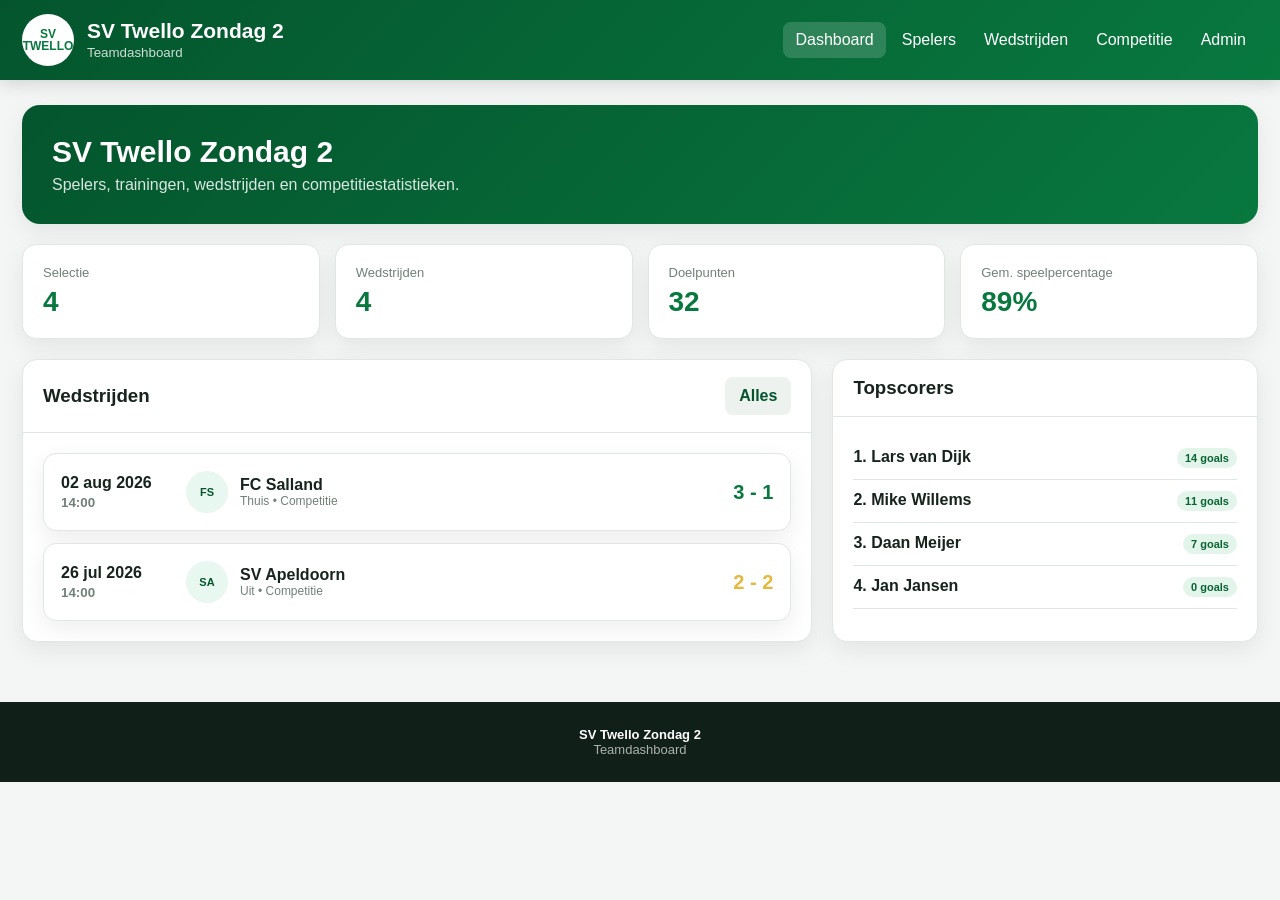
==== index.html @ 725f89e1 "test" ====
<!DOCTYPE html>
<html lang="nl">
<head>
<meta charset="UTF-8">
<meta name="viewport" content="width=device-width, initial-scale=1.0">
<meta name="theme-color" content="#08783f">
<title>SV Twello Zondag 2</title>

<style>
:root {
    --green: #08783f;
    --green-dark: #04552d;
    --green-light: #e8f7ef;
    --white: #fff;
    --bg: #f3f6f4;
    --text: #17231d;
    --muted: #718078;
    --border: #dfe7e2;
    --red: #d64545;
    --yellow: #e4b83d;
    --blue: #3977d6;
    --shadow: 0 8px 25px rgba(0,0,0,.07);
}

* {
    box-sizing: border-box;
}

body {
    margin: 0;
    font-family: Inter, Arial, sans-serif;
    background: var(--bg);
    color: var(--text);
}

button,
input,
select {
    font: inherit;
}

button {
    cursor: pointer;
}

header {
    background: linear-gradient(
        135deg,
        var(--green-dark),
        var(--green)
    );
    color: white;
    position: sticky;
    top: 0;
    z-index: 100;
    box-shadow: 0 3px 18px rgba(0,0,0,.15);
}

.header-inner {
    max-width: 1450px;
    margin: auto;
    padding: 14px 22px;
    display: flex;
    justify-content: space-between;
    align-items: center;
    gap: 20px;
}

.brand {
    display: flex;
    align-items: center;
    gap: 13px;
}

.logo {
    width: 52px;
    height: 52px;
    border-radius: 50%;
    background: white;
    color: var(--green);
    display: grid;
    place-items: center;
    text-align: center;
    font-weight: 900;
    font-size: 12px;
    line-height: 1;
}

.brand h1 {
    margin: 0;
    font-size: 21px;
}

.brand small {
    opacity: .8;
}

nav {
    display: flex;
    gap: 4px;
    overflow-x: auto;
}

nav button {
    color: white;
    background: transparent;
    border: 0;
    border-radius: 8px;
    padding: 9px 12px;
    white-space: nowrap;
}

nav button:hover,
nav button.active {
    background: rgba(255,255,255,.16);
}

main {
    max-width: 1450px;
    margin: auto;
    padding: 25px 22px 60px;
}

.page {
    display: none;
}

.page.active {
    display: block;
}

.hero {
    color: white;
    background: linear-gradient(
        135deg,
        var(--green-dark),
        var(--green)
    );
    padding: 30px;
    border-radius: 18px;
    margin-bottom: 20px;
    box-shadow: var(--shadow);
}

.hero h2 {
    margin: 0 0 7px;
    font-size: 30px;
}

.hero p {
    margin: 0;
    opacity: .85;
}

.stats-grid {
    display: grid;
    grid-template-columns: repeat(4,1fr);
    gap: 15px;
    margin-bottom: 20px;
}

.stat {
    background: white;
    border: 1px solid var(--border);
    border-radius: 14px;
    padding: 20px;
    box-shadow: var(--shadow);
}

.stat-label {
    color: var(--muted);
    font-size: 13px;
}

.stat-value {
    margin-top: 6px;
    color: var(--green);
    font-size: 28px;
    font-weight: 800;
}

.grid-2 {
    display: grid;
    grid-template-columns: 1.3fr .7fr;
    gap: 20px;
}

.card {
    background: white;
    border: 1px solid var(--border);
    border-radius: 15px;
    box-shadow: var(--shadow);
    overflow: hidden;
}

.card-header {
    padding: 17px 20px;
    border-bottom: 1px solid var(--border);
    display: flex;
    justify-content: space-between;
    align-items: center;
    gap: 10px;
}

.card-header h3 {
    margin: 0;
}

.card-body {
    padding: 20px;
}

.page-title {
    margin-bottom: 20px;
}

.page-title h2 {
    margin: 0;
    font-size: 29px;
}

.page-title p {
    color: var(--muted);
}

.toolbar {
    display: flex;
    flex-wrap: wrap;
    gap: 10px;
    margin-bottom: 18px;
}

.input,
.select {
    border: 1px solid var(--border);
    background: white;
    border-radius: 9px;
    padding: 10px 12px;
    outline: none;
}

.input:focus,
.select:focus {
    border-color: var(--green);
}

.btn {
    border: 0;
    border-radius: 8px;
    padding: 10px 14px;
    background: var(--green);
    color: white;
    font-weight: 700;
}

.btn:hover {
    background: var(--green-dark);
}

.btn.secondary {
    background: #edf2ef;
    color: var(--green-dark);
}

.btn.danger {
    background: var(--red);
}

.btn.blue {
    background: var(--blue);
}

.table-wrapper {
    overflow-x: auto;
}

table {
    width: 100%;
    border-collapse: collapse;
    min-width: 900px;
}

th,
td {
    padding: 12px;
    border-bottom: 1px solid var(--border);
    text-align: left;
}

th {
    background: #f7faf8;
    color: var(--muted);
    font-size: 12px;
    text-transform: uppercase;
}

tbody tr:hover {
    background: #f8fbf9;
}

.player {
    display: flex;
    align-items: center;
    gap: 10px;
    min-width: 180px;
}

.number {
    width: 33px;
    height: 33px;
    border-radius: 8px;
    display: grid;
    place-items: center;
    background: var(--green-light);
    color: var(--green-dark);
    font-weight: 800;
}

.player-name {
    font-weight: 700;
}

.player-position {
    display: block;
    color: var(--muted);
    font-size: 11px;
    margin-top: 2px;
}

.progress {
    width: 100px;
    height: 7px;
    background: #e5ebe7;
    border-radius: 10px;
    overflow: hidden;
    margin-top: 5px;
}

.progress-bar {
    height: 100%;
    background: var(--green);
}

.badge {
    display: inline-block;
    border-radius: 99px;
    padding: 4px 8px;
    font-size: 11px;
    font-weight: 700;
}

.badge.green {
    background: #e3f5ea;
    color: #086333;
}

.badge.yellow {
    background: #fff3c8;
    color: #816000;
}

.badge.red {
    background: #fde7e7;
    color: #a62626;
}

.matches {
    display: grid;
    gap: 12px;
}

.match {
    display: grid;
    grid-template-columns: 110px 1fr 110px;
    align-items: center;
    gap: 15px;
    padding: 17px;
    background: white;
    border: 1px solid var(--border);
    border-radius: 13px;
    box-shadow: var(--shadow);
}

.match-date {
    font-weight: 700;
}

.match-date small {
    display: block;
    color: var(--muted);
    margin-top: 3px;
}

.opponent {
    display: flex;
    align-items: center;
    gap: 12px;
}

.opponent-logo {
    width: 42px;
    height: 42px;
    border-radius: 50%;
    background: var(--green-light);
    color: var(--green-dark);
    display: grid;
    place-items: center;
    font-size: 11px;
    font-weight: 800;
}

.opponent span {
    display: block;
    color: var(--muted);
    font-size: 12px;
}

.score {
    text-align: right;
    font-weight: 900;
    font-size: 20px;
}

.score.win {
    color: var(--green);
}

.score.draw {
    color: var(--yellow);
}

.score.loss {
    color: var(--red);
}

.modal {
    display: none;
    position: fixed;
    inset: 0;
    z-index: 500;
    background: rgba(0,0,0,.58);
    place-items: center;
    padding: 20px;
}

.modal.show {
    display: grid;
}

.modal-content {
    background: white;
    width: min(750px,100%);
    max-height: 92vh;
    overflow-y: auto;
    border-radius: 16px;
}

.modal-header {
    padding: 18px 20px;
    border-bottom: 1px solid var(--border);
    display: flex;
    justify-content: space-between;
    align-items: center;
}

.modal-header h3 {
    margin: 0;
}

.close {
    border: 0;
    border-radius: 50%;
    width: 34px;
    height: 34px;
}

.modal-body {
    padding: 20px;
}

.form-grid {
    display: grid;
    grid-template-columns: repeat(2,1fr);
    gap: 14px;
}

.form-group {
    display: flex;
    flex-direction: column;
    gap: 6px;
}

.form-group.full {
    grid-column: 1/-1;
}

.form-group label {
    font-size: 13px;
    font-weight: 700;
}

.form-group input,
.form-group select {
    padding: 10px;
    border: 1px solid var(--border);
    border-radius: 8px;
}

.form-actions {
    display: flex;
    justify-content: flex-end;
    gap: 10px;
    margin-top: 20px;
}

.admin-banner {
    background: #102019;
    color: white;
    padding: 12px 20px;
    display: none;
}

.admin-banner.show {
    display: block;
}

.admin-inner {
    max-width: 1450px;
    margin: auto;
    display: flex;
    justify-content: space-between;
    align-items: center;
}

.admin-label {
    font-weight: 700;
}

.login-box {
    width: min(420px,100%);
    background: white;
    border-radius: 15px;
    padding: 25px;
    box-shadow: var(--shadow);
}

.login-box h2 {
    margin-top: 0;
}

.login-error {
    display: none;
    color: var(--red);
    background: #fde8e8;
    border-radius: 8px;
    padding: 10px;
    margin-top: 12px;
    font-size: 13px;
}

.login-error.show {
    display: block;
}

.admin-tabs {
    display: flex;
    gap: 6px;
    margin-bottom: 18px;
    flex-wrap: wrap;
}

.admin-tab {
    border: 1px solid var(--border);
    background: white;
    border-radius: 8px;
    padding: 9px 13px;
    font-weight: 700;
}

.admin-tab.active {
    color: white;
    background: var(--green);
}

.admin-section {
    display: none;
}

.admin-section.active {
    display: block;
}

.empty {
    padding: 35px;
    text-align: center;
    color: var(--muted);
}

footer {
    background: #102019;
    color: white;
    text-align: center;
    padding: 25px;
    font-size: 13px;
}

footer span {
    opacity: .65;
}

.toast {
    position: fixed;
    right: 20px;
    bottom: 20px;
    z-index: 1000;
    background: #102019;
    color: white;
    padding: 13px 17px;
    border-radius: 9px;
    display: none;
    box-shadow: var(--shadow);
}

.toast.show {
    display: block;
}

@media(max-width:1000px) {
    .stats-grid {
        grid-template-columns: repeat(2,1fr);
    }

    .grid-2 {
        grid-template-columns: 1fr;
    }
}

@media(max-width:700px) {
    .header-inner {
        flex-direction: column;
        align-items: flex-start;
    }

    nav {
        width: 100%;
    }

    main {
        padding: 18px 12px 45px;
    }

    .stats-grid {
        grid-template-columns: repeat(2,1fr);
        gap: 10px;
    }

    .hero {
        padding: 22px;
    }

    .hero h2 {
        font-size: 25px;
    }

    .match {
        grid-template-columns: 1fr auto;
    }

    .match-date {
        grid-column: 1/-1;
    }

    .form-grid {
        grid-template-columns: 1fr;
    }

    .form-group.full {
        grid-column: auto;
    }
}
</style>
</head>


<body>

<header>

<div class="header-inner">

    <div class="brand">

        <div class="logo">
            SV<br>TWELLO
        </div>

        <div>
            <h1>SV Twello Zondag 2</h1>
            <small>Teamdashboard</small>
        </div>

    </div>


    <nav>

        <button class="nav-btn active"
                data-page="dashboard">
            Dashboard
        </button>

        <button class="nav-btn"
                data-page="spelers">
            Spelers
        </button>

        <button class="nav-btn"
                data-page="wedstrijden">
            Wedstrijden
        </button>

        <button class="nav-btn"
                data-page="competitie">
            Competitie
        </button>

        <button class="nav-btn"
                data-page="admin"
                id="adminNav">
            Admin
        </button>

    </nav>

</div>

</header>


<div class="admin-banner" id="adminBanner">

<div class="admin-inner">

    <span class="admin-label">
        🔐 Adminmodus actief
    </span>

    <button class="btn secondary"
            onclick="logout()">
        Uitloggen
    </button>

</div>

</div>


<main>


<!-- =====================================
     DASHBOARD
====================================== -->

<section id="dashboard" class="page active">

    <div class="hero">

        <h2>SV Twello Zondag 2</h2>

        <p>
            Spelers, trainingen, wedstrijden en
            competitiestatistieken.
        </p>

    </div>


    <div class="stats-grid">

        <div class="stat">
            <div class="stat-label">Selectie</div>
            <div class="stat-value"
                 id="statPlayers">
                0
            </div>
        </div>

        <div class="stat">
            <div class="stat-label">Wedstrijden</div>
            <div class="stat-value"
                 id="statMatches">
                0
            </div>
        </div>

        <div class="stat">
            <div class="stat-label">Doelpunten</div>
            <div class="stat-value"
                 id="statGoals">
                0
            </div>
        </div>

        <div class="stat">
            <div class="stat-label">Gem. speelpercentage</div>
            <div class="stat-value"
                 id="statPercentage">
                0%
            </div>
        </div>

    </div>


    <div class="grid-2">

        <div class="card">

            <div class="card-header">
                <h3>Wedstrijden</h3>

                <button class="btn secondary"
                        onclick="showPage('wedstrijden')">
                    Alles
                </button>
            </div>

            <div class="card-body">

                <div class="matches"
                     id="dashboardMatches">
                </div>

            </div>

        </div>


        <div class="card">

            <div class="card-header">
                <h3>Topscorers</h3>
            </div>

            <div class="card-body">

                <div id="topScorers"></div>

            </div>

        </div>

    </div>

</section>


<!-- =====================================
     SPELERS
====================================== -->

<section id="spelers" class="page">

    <div class="page-title">

        <h2>Spelers</h2>

        <p>
            Overzicht van de actuele spelersstatistieken.
        </p>

    </div>


    <div class="toolbar">

        <input
            id="playerSearch"
            class="input"
            placeholder="Zoek speler..."
        >

        <select id="positionFilter"
                class="select">

            <option value="all">
                Alle posities
            </option>

            <option value="Keeper">
                Keeper
            </option>

            <option value="Verdediger">
                Verdediger
            </option>

            <option value="Middenvelder">
                Middenvelder
            </option>

            <option value="Aanvaller">
                Aanvaller
            </option>

        </select>

        <select id="sortPlayers"
                class="select">

            <option value="number">
                Rugnummer
            </option>

            <option value="minutes">
                Speelminuten
            </option>

            <option value="goals">
                Doelpunten
            </option>

            <option value="assists">
                Assists
            </option>

            <option value="percentage">
                Speelpercentage
            </option>

        </select>

    </div>


    <div class="card">

        <div class="table-wrapper">

            <table>

                <thead>

                <tr>
                    <th>Speler</th>
                    <th>Training</th>
                    <th>Wedstrijd</th>
                    <th>Speelpercentage</th>
                    <th>Minuten</th>
                    <th>Goals</th>
                    <th>Assists</th>
                    <th>Kaarten</th>
                    <th></th>
                </tr>

                </thead>

                <tbody id="playersTable"></tbody>

            </table>

        </div>

    </div>

</section>


<!-- =====================================
     WEDSTRIJDEN
====================================== -->

<section id="wedstrijden" class="page">

    <div class="page-title">

        <h2>Wedstrijden</h2>

        <p>
            Programma en gespeelde wedstrijden.
        </p>

    </div>


    <div class="toolbar">

        <select id="matchFilter"
                class="select">

            <option value="all">
                Alle wedstrijden
            </option>

            <option value="played">
                Gespeeld
            </option>

            <option value="upcoming">
                Komend
            </option>

        </select>

    </div>


    <div class="matches"
         id="matchesList">
    </div>

</section>


<!-- =====================================
     COMPETITIE
====================================== -->

<section id="competitie" class="page">

    <div class="page-title">

        <h2>Competitie</h2>

        <p>
            Actuele stand van de competitie.
        </p>

    </div>


    <div class="card">

        <div class="table-wrapper">

            <table>

                <thead>

                <tr>
                    <th>#</th>
                    <th>Team</th>
                    <th>GS</th>
                    <th>W</th>
                    <th>G</th>
                    <th>V</th>
                    <th>DV</th>
                    <th>DT</th>
                    <th>DS</th>
                    <th>P</th>
                </tr>

                </thead>

                <tbody id="standingsTable"></tbody>

            </table>

        </div>

    </div>

</section>


<!-- =====================================
     ADMIN
====================================== -->

<section id="admin" class="page">

    <div id="loginView">

        <div class="page-title">

            <h2>Adminomgeving</h2>

            <p>
                Log in om spelers, wedstrijden en
                competitiegegevens te beheren.
            </p>

        </div>


        <div class="login-box">

            <h2>🔐 Admin login</h2>

            <div class="form-group">

                <label>
                    Wachtwoord
                </label>

                <input
                    id="adminPassword"
                    type="password"
                    placeholder="Wachtwoord"
                >

            </div>

            <br>

            <button class="btn"
                    onclick="login()">
                Inloggen
            </button>

            <div class="login-error"
                 id="loginError">
                Onjuist wachtwoord.
            </div>

        </div>

    </div>


    <div id="adminView"
         style="display:none;">

        <div class="page-title">

            <h2>Beheeromgeving</h2>

            <p>
                Beheer hier alle gegevens van SV Twello Zondag 2.
            </p>

        </div>


        <div class="admin-tabs">

            <button class="admin-tab active"
                    data-admin="adminPlayers">
                Spelers
            </button>

            <button class="admin-tab"
                    data-admin="adminMatches">
                Wedstrijden
            </button>

            <button class="admin-tab"
                    data-admin="adminStandings">
                Competitie
            </button>

            <button class="admin-tab"
                    data-admin="adminData">
                Data
            </button>

        </div>


        <!-- ADMIN PLAYERS -->

        <div class="admin-section active"
             id="adminPlayers">

            <div class="card">

                <div class="card-header">

                    <h3>Spelers beheren</h3>

                    <button class="btn"
                            onclick="openPlayerForm()">
                        + Speler toevoegen
                    </button>

                </div>

                <div class="table-wrapper">

                    <table>

                        <thead>

                        <tr>
                            <th>#</th>
                            <th>Naam</th>
                            <th>Positie</th>
                            <th>Training</th>
                            <th>Wedstrijden</th>
                            <th>Minuten</th>
                            <th>Goals</th>
                            <th>Actie</th>
                        </tr>

                        </thead>

                        <tbody id="adminPlayersTable"></tbody>

                    </table>

                </div>

            </div>

        </div>


        <!-- ADMIN MATCHES -->

        <div class="admin-section"
             id="adminMatches">

            <div class="card">

                <div class="card-header">

                    <h3>Wedstrijden beheren</h3>

                    <button class="btn"
                            onclick="openMatchForm()">
                        + Wedstrijd toevoegen
                    </button>

                </div>

                <div class="table-wrapper">

                    <table>

                        <thead>

                        <tr>
                            <th>Datum</th>
                            <th>Tijd</th>
                            <th>Tegenstander</th>
                            <th>Thuis/uit</th>
                            <th>Uitslag</th>
                            <th>Actie</th>
                        </tr>

                        </thead>

                        <tbody id="adminMatchesTable"></tbody>

                    </table>

                </div>

            </div>

        </div>


        <!-- ADMIN STANDINGS -->

        <div class="admin-section"
             id="adminStandings">

            <div class="card">

                <div class="card-header">

                    <h3>Competitiestand</h3>

                    <button class="btn"
                            onclick="openTeamForm()">
                        + Team toevoegen
                    </button>

                </div>

                <div class="table-wrapper">

                    <table>

                        <thead>

                        <tr>
                            <th>Team</th>
                            <th>GS</th>
                            <th>W</th>
                            <th>G</th>
                            <th>V</th>
                            <th>DV</th>
                            <th>DT</th>
                            <th>P</th>
                            <th>Actie</th>
                        </tr>

                        </thead>

                        <tbody id="adminStandingsTable"></tbody>

                    </table>

                </div>

            </div>

        </div>


        <!-- ADMIN DATA -->

        <div class="admin-section"
             id="adminData">

            <div class="card">

                <div class="card-header">
                    <h3>Gegevensbeheer</h3>
                </div>

                <div class="card-body">

                    <p>
                        Maak een backup van alle gegevens of
                        zet eerder opgeslagen gegevens terug.
                    </p>

                    <div class="toolbar">

                        <button class="btn"
                                onclick="exportData()">
                            Export JSON
                        </button>

                        <label class="btn blue">
                            Import JSON
                            <input
                                id="importFile"
                                type="file"
                                accept=".json"
                                hidden
                            >
                        </label>

                        <button class="btn danger"
                                onclick="resetData()">
                            Alles resetten
                        </button>

                    </div>

                    <p style="color:var(--muted);font-size:13px">
                        De gegevens worden lokaal in deze browser
                        opgeslagen via localStorage.
                    </p>

                </div>

            </div>

        </div>

    </div>

</section>

</main>


<footer>

<strong>SV Twello Zondag 2</strong>

<br>

<span>
Teamdashboard
</span>

</footer>


<!-- =====================================
     PLAYER FORM MODAL
====================================== -->

<div class="modal"
     id="playerFormModal">

<div class="modal-content">

    <div class="modal-header">

        <h3 id="playerFormTitle">
            Speler toevoegen
        </h3>

        <button class="close"
                onclick="closeModal('playerFormModal')">
            ×
        </button>

    </div>


    <div class="modal-body">

        <input type="hidden"
               id="editPlayerNumber">


        <div class="form-grid">

            <div class="form-group">

                <label>Rugnummer</label>

                <input
                    id="formNumber"
                    type="number"
                    min="1"
                >

            </div>


            <div class="form-group">

                <label>Naam</label>

                <input
                    id="formName"
                    type="text"
                    placeholder="Voor- en achternaam"
                >

            </div>


            <div class="form-group">

                <label>Positie</label>

                <select id="formPosition">

                    <option>Keeper</option>
                    <option>Verdediger</option>
                    <option>Middenvelder</option>
                    <option>Aanvaller</option>

                </select>

            </div>


            <div class="form-group">

                <label>Trainingen aanwezig</label>

                <input
                    id="formTraining"
                    type="number"
                    min="0"
                    value="0"
                >

            </div>


            <div class="form-group">

                <label>Totaal trainingen</label>

                <input
                    id="formTrainingTotal"
                    type="number"
                    min="0"
                    value="0"
                >

            </div>


            <div class="form-group">

                <label>Wedstrijden aanwezig</label>

                <input
                    id="formAttendance"
                    type="number"
                    min="0"
                    value="0"
                >

            </div>


            <div class="form-group">

                <label>Totaal wedstrijden</label>

                <input
                    id="formAttendanceTotal"
                    type="number"
                    min="0"
                    value="0"
                >

            </div>


            <div class="form-group">

                <label>Speelminuten</label>

                <input
                    id="formMinutes"
                    type="number"
                    min="0"
                    value="0"
                >

            </div>


            <div class="form-group">

                <label>Max. speelminuten</label>

                <input
                    id="formMaxMinutes"
                    type="number"
                    min="0"
                    value="0"
                >

            </div>


            <div class="form-group">

                <label>Doelpunten</label>

                <input
                    id="formGoals"
                    type="number"
                    min="0"
                    value="0"
                >

            </div>


            <div class="form-group">

                <label>Assists</label>

                <input
                    id="formAssists"
                    type="number"
                    min="0"
                    value="0"
                >

            </div>


            <div class="form-group">

                <label>Gele kaarten</label>

                <input
                    id="formYellow"
                    type="number"
                    min="0"
                    value="0"
                >

            </div>


            <div class="form-group">

                <label>Rode kaarten</label>

                <input
                    id="formRed"
                    type="number"
                    min="0"
                    value="0"
                >

            </div>

        </div>


        <div class="form-actions">

            <button class="btn secondary"
                    onclick="closeModal('playerFormModal')">
                Annuleren
            </button>

            <button class="btn"
                    onclick="savePlayer()">
                Opslaan
            </button>

        </div>

    </div>

</div>

</div>


<!-- =====================================
     MATCH FORM
====================================== -->

<div class="modal"
     id="matchFormModal">

<div class="modal-content">

    <div class="modal-header">

        <h3>Wedstrijd</h3>

        <button class="close"
                onclick="closeModal('matchFormModal')">
            ×
        </button>

    </div>


    <div class="modal-body">

        <input type="hidden"
               id="editMatchId">


        <div class="form-grid">

            <div class="form-group">

                <label>Datum</label>

                <input
                    id="matchDate"
                    type="date"
                >

            </div>


            <div class="form-group">

                <label>Tijd</label>

                <input
                    id="matchTime"
                    type="time"
                >

            </div>


            <div class="form-group">

                <label>Tegenstander</label>

                <input
                    id="matchOpponent"
                    type="text"
                >

            </div>


            <div class="form-group">

                <label>Thuis / Uit</label>

                <select id="matchLocation">

                    <option>Thuis</option>
                    <option>Uit</option>

                </select>

            </div>


            <div class="form-group">

                <label>Competitie</label>

                <input
                    id="matchCompetition"
                    value="Competitie"
                >

            </div>


            <div class="form-group">

                <label>Uitslag</label>

                <input
                    id="matchScore"
                    placeholder="bijv. 3 - 1"
                >

            </div>

        </div>


        <div class="form-actions">

            <button class="btn secondary"
                    onclick="closeModal('matchFormModal')">
                Annuleren
            </button>

            <button class="btn"
                    onclick="saveMatch()">
                Opslaan
            </button>

        </div>

    </div>

</div>

</div>


<!-- =====================================
     TEAM FORM
====================================== -->

<div class="modal"
     id="teamFormModal">

<div class="modal-content">

    <div class="modal-header">

        <h3>Team toevoegen</h3>

        <button class="close"
                onclick="closeModal('teamFormModal')">
            ×
        </button>

    </div>


    <div class="modal-body">

        <div class="form-grid">

            <div class="form-group full">

                <label>Teamnaam</label>

                <input
                    id="teamName"
                    type="text"
                >

            </div>


            <div class="form-group">
                <label>Gespeeld</label>
                <input id="teamPlayed"
                       type="number"
                       min="0"
                       value="0">
            </div>

            <div class="form-group">
                <label>Winst</label>
                <input id="teamWin"
                       type="number"
                       min="0"
                       value="0">
            </div>

            <div class="form-group">
                <label>Gelijk</label>
                <input id="teamDraw"
                       type="number"
                       min="0"
                       value="0">
            </div>

            <div class="form-group">
                <label>Verlies</label>
                <input id="teamLoss"
                       type="number"
                       min="0"
                       value="0">
            </div>

            <div class="form-group">
                <label>Doelpunten voor</label>
                <input id="teamGF"
                       type="number"
                       min="0"
                       value="0">
            </div>

            <div class="form-group">
                <label>Doelpunten tegen</label>
                <input id="teamGA"
                       type="number"
                       min="0"
                       value="0">
            </div>

            <div class="form-group">
                <label>Punten</label>
                <input id="teamPoints"
                       type="number"
                       min="0"
                       value="0">
            </div>

        </div>


        <div class="form-actions">

            <button class="btn secondary"
                    onclick="closeModal('teamFormModal')">
                Annuleren
            </button>

            <button class="btn"
                    onclick="saveTeam()">
                Opslaan
            </button>

        </div>

    </div>

</div>

</div>


<div class="toast"
     id="toast">
    Opgeslagen
</div>


<script>
/* =====================================================
   INSTELLINGEN
===================================================== */

/*
    LET OP:
    Dit wachtwoord is alleen geschikt voor een lokaal
    prototype. Voor een echte website moet authenticatie
    server-side worden geregeld.

    Wijzig dit wachtwoord voordat je het prototype gebruikt.
*/

const ADMIN_PASSWORD = "Twello2!";


/* =====================================================
   STARTDATA
===================================================== */

const defaultData = {

    players: [

        {
            number: 1,
            name: "Jan Jansen",
            position: "Keeper",
            training: 18,
            trainingTotal: 20,
            attendance: 15,
            attendanceTotal: 18,
            minutes: 1350,
            maxMinutes: 1620,
            goals: 0,
            assists: 1,
            yellow: 1,
            red: 0
        },

        {
            number: 9,
            name: "Lars van Dijk",
            position: "Aanvaller",
            training: 19,
            trainingTotal: 20,
            attendance: 17,
            attendanceTotal: 18,
            minutes: 1495,
            maxMinutes: 1620,
            goals: 14,
            assists: 7,
            yellow: 1,
            red: 0
        },

        {
            number: 10,
            name: "Mike Willems",
            position: "Aanvaller",
            training: 18,
            trainingTotal: 20,
            attendance: 16,
            attendanceTotal: 18,
            minutes: 1320,
            maxMinutes: 1620,
            goals: 11,
            assists: 10,
            yellow: 2,
            red: 0
        },

        {
            number: 6,
            name: "Daan Meijer",
            position: "Middenvelder",
            training: 20,
            trainingTotal: 20,
            attendance: 18,
            attendanceTotal: 18,
            minutes: 1620,
            maxMinutes: 1620,
            goals: 7,
            assists: 8,
            yellow: 2,
            red: 0
        }

    ],


    matches: [

        {
            id: 1,
            date: "2026-07-26",
            time: "14:00",
            opponent: "SV Apeldoorn",
            location: "Uit",
            competition: "Competitie",
            score: "2 - 2"
        },

        {
            id: 2,
            date: "2026-08-02",
            time: "14:00",
            opponent: "FC Salland",
            location: "Thuis",
            competition: "Competitie",
            score: "3 - 1"
        },

        {
            id: 3,
            date: "2026-08-16",
            time: "14:00",
            opponent: "SV Voorbeeld",
            location: "Thuis",
            competition: "Competitie",
            score: ""
        },

        {
            id: 4,
            date: "2026-08-23",
            time: "14:00",
            opponent: "VV Voorbeeld",
            location: "Uit",
            competition: "Competitie",
            score: ""
        }

    ],


    standings: [

        {
            team: "SV Twello Zondag 2",
            played: 2,
            win: 1,
            draw: 1,
            loss: 0,
            gf: 5,
            ga: 3,
            points: 4
        },

        {
            team: "FC Deventer 2",
            played: 2,
            win: 1,
            draw: 1,
            loss: 0,
            gf: 4,
            ga: 2,
            points: 4
        },

        {
            team: "VV Voorbeeld 2",
            played: 2,
            win: 1,
            draw: 0,
            loss: 1,
            gf: 4,
            ga: 4,
            points: 3
        }

    ]

};


/* =====================================================
   LOCAL STORAGE
===================================================== */

let data;


function loadData() {

    const saved =
        localStorage.getItem("svTwelloZondag2");

    if (saved) {

        try {

            data = JSON.parse(saved);

        } catch {

            data = structuredClone(defaultData);

        }

    } else {

        data = structuredClone(defaultData);

    }

}


function saveData() {

    localStorage.setItem(
        "svTwelloZondag2",
        JSON.stringify(data)
    );

    showToast("Gegevens opgeslagen");

    renderAll();

}


/* =====================================================
   LOGIN
===================================================== */

let isAdmin = false;


function login() {

    const password =
        document.getElementById("adminPassword").value;

    if (password === ADMIN_PASSWORD) {

        isAdmin = true;

        sessionStorage.setItem(
            "svTwelloAdmin",
            "true"
        );

        document
            .getElementById("loginError")
            .classList.remove("show");

        updateAdminUI();

        showToast("Ingelogd als administrator");

    } else {

        document
            .getElementById("loginError")
            .classList.add("show");

    }

}


function logout() {

    isAdmin = false;

    sessionStorage.removeItem(
        "svTwelloAdmin"
    );

    updateAdminUI();

    showPage("dashboard");

    showToast("Uitgelogd");

}


function checkLogin() {

    isAdmin =
        sessionStorage.getItem(
            "svTwelloAdmin"
        ) === "true";

    updateAdminUI();

}


function updateAdminUI() {

    const loginView =
        document.getElementById("loginView");

    const adminView =
        document.getElementById("adminView");

    const banner =
        document.getElementById("adminBanner");

    if (isAdmin) {

        loginView.style.display = "none";
        adminView.style.display = "block";
        banner.classList.add("show");

    } else {

        loginView.style.display = "block";
        adminView.style.display = "none";
        banner.classList.remove("show");

    }

}


/* =====================================================
   NAVIGATIE
===================================================== */

document
    .querySelectorAll(".nav-btn")
    .forEach(button => {

        button.addEventListener("click", () => {

            const page =
                button.dataset.page;

            if (page === "admin" && !isAdmin) {

                showPage("admin");

                return;

            }

            showPage(page);

        });

    });


function showPage(pageName) {

    document
        .querySelectorAll(".page")
        .forEach(page => {
            page.classList.remove("active");
        });


    document
        .querySelectorAll(".nav-btn")
        .forEach(button => {
            button.classList.remove("active");
        });


    const page =
        document.getElementById(pageName);

    if (page) {
        page.classList.add("active");
    }


    const nav =
        document.querySelector(
            `.nav-btn[data-page="${pageName}"]`
        );

    if (nav) {
        nav.classList.add("active");
    }

}


/* =====================================================
   SPEELPERCENTAGE
===================================================== */

function getPercentage(player) {

    if (!player.maxMinutes ||
        player.maxMinutes <= 0) {

        return 0;

    }

    return Math.min(
        100,
        Math.round(
            (player.minutes /
             player.maxMinutes) * 100
        )
    );

}


/* =====================================================
   DASHBOARD
===================================================== */

function renderDashboard() {

    document.getElementById("statPlayers")
        .textContent =
        data.players.length;


    document.getElementById("statMatches")
        .textContent =
        data.matches.length;


    const goals =
        data.players.reduce(
            (sum,p) => sum + Number(p.goals || 0),
            0
        );


    document.getElementById("statGoals")
        .textContent = goals;


    let percentage = 0;

    if (data.players.length) {

        percentage =
            data.players.reduce(
                (sum,p) =>
                    sum + getPercentage(p),
                0
            ) / data.players.length;

    }


    document.getElementById("statPercentage")
        .textContent =
        Math.round(percentage) + "%";


    const played =
        data.matches
            .filter(m => m.score)
            .slice(-4)
            .reverse();


    document.getElementById("dashboardMatches")
        .innerHTML =
        played.length
        ? played.map(matchHTML).join("")
        : `<div class="empty">
             Nog geen gespeelde wedstrijden.
           </div>`;


    const top =
        [...data.players]
            .sort(
                (a,b) =>
                    Number(b.goals) -
                    Number(a.goals)
            )
            .slice(0,5);


    document.getElementById("topScorers")
        .innerHTML =
        top.map((p,i) => `

            <div style="
                display:flex;
                justify-content:space-between;
                padding:11px 0;
                border-bottom:1px solid var(--border);
            ">

                <strong>
                    ${i+1}. ${escapeHTML(p.name)}
                </strong>

                <span class="badge green">
                    ${p.goals} goals
                </span>

            </div>

        `).join("");

}


/* =====================================================
   SPELERS
===================================================== */

function renderPlayers() {

    const search =
        document
            .getElementById("playerSearch")
            .value
            .toLowerCase();


    const position =
        document
            .getElementById("positionFilter")
            .value;


    const sort =
        document
            .getElementById("sortPlayers")
            .value;


    let players =
        data.players.filter(p => {

            const searchMatch =
                p.name
                    .toLowerCase()
                    .includes(search);

            const positionMatch =
                position === "all" ||
                p.position === position;

            return searchMatch &&
                   positionMatch;

        });


    players.sort((a,b) => {

        if (sort === "number") {
            return Number(a.number) -
                   Number(b.number);
        }

        if (sort === "percentage") {
            return getPercentage(b) -
                   getPercentage(a);
        }

        return Number(b[sort] || 0) -
               Number(a[sort] || 0);

    });


    const table =
        document.getElementById(
            "playersTable"
        );


    if (!players.length) {

        table.innerHTML = `
            <tr>
                <td colspan="9">
                    <div class="empty">
                        Geen spelers gevonden.
                    </div>
                </td>
            </tr>
        `;

        return;

    }


    table.innerHTML =
        players.map(p => {

            const percentage =
                getPercentage(p);


            return `

            <tr>

                <td>

                    <div class="player">

                        <div class="number">
                            ${p.number}
                        </div>

                        <div>

                            <div class="player-name">
                                ${escapeHTML(p.name)}
                            </div>

                            <span class="player-position">
                                ${escapeHTML(p.position)}
                            </span>

                        </div>

                    </div>

                </td>


                <td>
                    ${p.training}/${p.trainingTotal}
                </td>


                <td>
                    ${p.attendance}/${p.attendanceTotal}
                </td>


                <td>

                    <strong>
                        ${percentage}%
                    </strong>

                    <div class="progress">
                        <div
                            class="progress-bar"
                            style="width:${percentage}%">
                        </div>
                    </div>

                </td>


                <td>
                    ${p.minutes}
                </td>


                <td>
                    <strong>${p.goals}</strong>
                </td>


                <td>
                    ${p.assists}
                </td>


                <td>

                    ${
                        p.yellow
                        ? `<span class="badge yellow">
                            🟨 ${p.yellow}
                           </span>`
                        : ""
                    }

                    ${
                        p.red
                        ? `<span class="badge red">
                            🟥 ${p.red}
                           </span>`
                        : ""
                    }

                    ${
                        !p.yellow && !p.red
                        ? "—"
                        : ""
                    }

                </td>


                <td>

                    <button
                        class="btn"
                        onclick="viewPlayer(${p.number})">
                        Details
                    </button>

                </td>

            </tr>

            `;

        }).join("");

}


/* =====================================================
   WEDSTRIJDEN
===================================================== */

function renderMatches() {

    const filter =
        document.getElementById(
            "matchFilter"
        ).value;


    const today =
        new Date().toISOString()
            .split("T")[0];


    let matches =
        [...data.matches];


    if (filter === "played") {

        matches =
            matches.filter(
                m => m.score
            );

    }


    if (filter === "upcoming") {

        matches =
            matches.filter(
                m =>
                    m.date >= today &&
                    !m.score
            );

    }


    matches.sort(
        (a,b) =>
            a.date.localeCompare(b.date)
    );


    document.getElementById(
        "matchesList"
    ).innerHTML =

        matches.length
        ? matches.map(matchHTML).join("")
        : `<div class="empty">
            Geen wedstrijden gevonden.
           </div>`;

}


function matchHTML(m) {

    const initials =
        m.opponent
            .split(" ")
            .map(x => x[0])
            .join("")
            .substring(0,3)
            .toUpperCase();


    let scoreClass = "";

    if (m.score) {

        const numbers =
            m.score.match(/\d+/g);

        if (numbers &&
            numbers.length >= 2) {

            const home =
                Number(numbers[0]);

            const away =
                Number(numbers[1]);


            if (m.location === "Thuis") {

                if (home > away)
                    scoreClass = "win";

                if (home < away)
                    scoreClass = "loss";

                if (home === away)
                    scoreClass = "draw";

            } else {

                if (home > away)
                    scoreClass = "loss";

                if (home < away)
                    scoreClass = "win";

                if (home === away)
                    scoreClass = "draw";

            }

        }

    }


    return `

        <div class="match">

            <div class="match-date">

                ${formatDate(m.date)}

                <small>
                    ${m.time || ""}
                </small>

            </div>


            <div class="opponent">

                <div class="opponent-logo">
                    ${initials}
                </div>

                <div>

                    <strong>
                        ${escapeHTML(m.opponent)}
                    </strong>

                    <span>
                        ${m.location} •
                        ${escapeHTML(m.competition)}
                    </span>

                </div>

            </div>


            <div class="score ${scoreClass}">

                ${m.score || "vs"}

            </div>

        </div>

    `;

}


/* =====================================================
   COMPETITIE
===================================================== */

function renderStandings() {

    const standings =
        [...data.standings]
            .sort(
                (a,b) =>
                    Number(b.points) -
                    Number(a.points)
            );


    document.getElementById(
        "standingsTable"
    ).innerHTML =

        standings.map((team,index) => {

            const diff =
                Number(team.gf) -
                Number(team.ga);


            return `

            <tr>

                <td>
                    <strong>
                        ${index+1}
                    </strong>
                </td>

                <td>
                    ${escapeHTML(team.team)}
                </td>

                <td>${team.played}</td>
                <td>${team.win}</td>
                <td>${team.draw}</td>
                <td>${team.loss}</td>
                <td>${team.gf}</td>
                <td>${team.ga}</td>

                <td>
                    ${diff > 0 ? "+" : ""}
                    ${diff}
                </td>

                <td>
                    <strong>
                        ${team.points}
                    </strong>
                </td>

            </tr>

            `;

        }).join("");

}


/* =====================================================
   ADMIN PLAYERS
===================================================== */

function renderAdminPlayers() {

    const table =
        document.getElementById(
            "adminPlayersTable"
        );


    table.innerHTML =
        data.players
            .slice()
            .sort(
                (a,b) =>
                    Number(a.number) -
                    Number(b.number)
            )
            .map(p => `

                <tr>

                    <td>
                        <strong>
                            ${p.number}
                        </strong>
                    </td>

                    <td>
                        ${escapeHTML(p.name)}
                    </td>

                    <td>
                        ${escapeHTML(p.position)}
                    </td>

                    <td>
                        ${p.training}/${p.trainingTotal}
                    </td>

                    <td>
                        ${p.attendance}/${p.attendanceTotal}
                    </td>

                    <td>
                        ${p.minutes}
                    </td>

                    <td>
                        ${p.goals}
                    </td>

                    <td>

                        <button
                            class="btn secondary"
                            onclick="editPlayer(${p.number})">
                            Bewerken
                        </button>

                        <button
                            class="btn danger"
                            onclick="deletePlayer(${p.number})">
                            Verwijder
                        </button>

                    </td>

                </tr>

            `).join("");

}


/* =====================================================
   PLAYER FORM
===================================================== */

function openPlayerForm(number = null) {

    document.getElementById(
        "playerFormTitle"
    ).textContent =
        number === null
        ? "Speler toevoegen"
        : "Speler bewerken";


    document.getElementById(
        "editPlayerNumber"
    ).value =
        number ?? "";


    if (number === null) {

        document.getElementById(
            "formNumber"
        ).value = "";

        document.getElementById(
            "formName"
        ).value = "";

        document.getElementById(
            "formPosition"
        ).value = "Middenvelder";

        [
            "formTraining",
            "formTrainingTotal",
            "formAttendance",
            "formAttendanceTotal",
            "formMinutes",
            "formMaxMinutes",
            "formGoals",
            "formAssists",
            "formYellow",
            "formRed"
        ].forEach(id => {

            document.getElementById(id).value = 0;

        });

    }


    openModal("playerFormModal");

}


function editPlayer(number) {

    const p =
        data.players.find(
            p => Number(p.number) === Number(number)
        );


    if (!p) return;


    document.getElementById(
        "editPlayerNumber"
    ).value = p.number;


    document.getElementById(
        "formNumber"
    ).value = p.number;

    document.getElementById(
        "formName"
    ).value = p.name;

    document.getElementById(
        "formPosition"
    ).value = p.position;

    document.getElementById(
        "formTraining"
    ).value = p.training;

    document.getElementById(
        "formTrainingTotal"
    ).value = p.trainingTotal;

    document.getElementById(
        "formAttendance"
    ).value = p.attendance;

    document.getElementById(
        "formAttendanceTotal"
    ).value = p.attendanceTotal;

    document.getElementById(
        "formMinutes"
    ).value = p.minutes;

    document.getElementById(
        "formMaxMinutes"
    ).value = p.maxMinutes;

    document.getElementById(
        "formGoals"
    ).value = p.goals;

    document.getElementById(
        "formAssists"
    ).value = p.assists;

    document.getElementById(
        "formYellow"
    ).value = p.yellow;

    document.getElementById(
        "formRed"
    ).value = p.red;


    document.getElementById(
        "playerFormTitle"
    ).textContent =
        "Speler bewerken";


    openModal("playerFormModal");

}


function savePlayer() {

    const oldNumber =
        document.getElementById(
            "editPlayerNumber"
        ).value;


    const player = {

        number: Number(
            document.getElementById(
                "formNumber"
            ).value
        ),

        name:
            document.getElementById(
                "formName"
            ).value.trim(),

        position:
            document.getElementById(
                "formPosition"
            ).value,

        training: Number(
            document.getElementById(
                "formTraining"
            ).value
        ),

        trainingTotal: Number(
            document.getElementById(
                "formTrainingTotal"
            ).value
        ),

        attendance: Number(
            document.getElementById(
                "formAttendance"
            ).value
        ),

        attendanceTotal: Number(
            document.getElementById(
                "formAttendanceTotal"
            ).value
        ),

        minutes: Number(
            document.getElementById(
                "formMinutes"
            ).value
        ),

        maxMinutes: Number(
            document.getElementById(
                "formMaxMinutes"
            ).value
        ),

        goals: Number(
            document.getElementById(
                "formGoals"
            ).value
        ),

        assists: Number(
            document.getElementById(
                "formAssists"
            ).value
        ),

        yellow: Number(
            document.getElementById(
                "formYellow"
            ).value
        ),

        red: Number(
            document.getElementById(
                "formRed"
            ).value
        )

    };


    if (!player.number ||
        !player.name) {

        alert(
            "Vul minimaal een rugnummer en naam in."
        );

        return;

    }


    if (oldNumber) {

        const index =
            data.players.findIndex(
                p =>
                    Number(p.number) ===
                    Number(oldNumber)
            );


        if (index >= 0) {

            data.players[index] =
                player;

        }

    } else {

        data.players.push(player);

    }


    closeModal("playerFormModal");

    saveData();

}


/* =====================================================
   DELETE PLAYER
===================================================== */

function deletePlayer(number) {

    const player =
        data.players.find(
            p =>
                Number(p.number) ===
                Number(number)
        );


    if (!player) return;


    if (!confirm(
        `Speler "${player.name}" verwijderen?`
    )) {
        return;
    }


    data.players =
        data.players.filter(
            p =>
                Number(p.number) !==
                Number(number)
        );


    saveData();

}


/* =====================================================
   ADMIN MATCHES
===================================================== */

function renderAdminMatches() {

    document.getElementById(
        "adminMatchesTable"
    ).innerHTML =

        data.matches.map(m => `

            <tr>

                <td>
                    ${formatDate(m.date)}
                </td>

                <td>
                    ${m.time}
                </td>

                <td>
                    ${escapeHTML(m.opponent)}
                </td>

                <td>
                    ${m.location}
                </td>

                <td>
                    ${m.score || "—"}
                </td>

                <td>

                    <button
                        class="btn secondary"
                        onclick="editMatch(${m.id})">
                        Bewerken
                    </button>

                    <button
                        class="btn danger"
                        onclick="deleteMatch(${m.id})">
                        Verwijder
                    </button>

                </td>

            </tr>

        `).join("");

}


function openMatchForm(id = null) {

    document.getElementById(
        "editMatchId"
    ).value = id ?? "";


    if (id === null) {

        document.getElementById(
            "matchDate"
        ).value = "";

        document.getElementById(
            "matchTime"
        ).value = "14:00";

        document.getElementById(
            "matchOpponent"
        ).value = "";

        document.getElementById(
            "matchLocation"
        ).value = "Thuis";

        document.getElementById(
            "matchCompetition"
        ).value = "Competitie";

        document.getElementById(
            "matchScore"
        ).value = "";

    }


    openModal("matchFormModal");

}


function editMatch(id) {

    const m =
        data.matches.find(
            m => Number(m.id) === Number(id)
        );


    if (!m) return;


    document.getElementById(
        "editMatchId"
    ).value = m.id;

    document.getElementById(
        "matchDate"
    ).value = m.date;

    document.getElementById(
        "matchTime"
    ).value = m.time;

    document.getElementById(
        "matchOpponent"
    ).value = m.opponent;

    document.getElementById(
        "matchLocation"
    ).value = m.location;

    document.getElementById(
        "matchCompetition"
    ).value = m.competition;

    document.getElementById(
        "matchScore"
    ).value = m.score || "";


    openModal("matchFormModal");

}


function saveMatch() {

    const id =
        document.getElementById(
            "editMatchId"
        ).value;


    const match = {

        id:
            id
            ? Number(id)
            : Date.now(),

        date:
            document.getElementById(
                "matchDate"
            ).value,

        time:
            document.getElementById(
                "matchTime"
            ).value,

        opponent:
            document.getElementById(
                "matchOpponent"
            ).value.trim(),

        location:
            document.getElementById(
                "matchLocation"
            ).value,

        competition:
            document.getElementById(
                "matchCompetition"
            ).value.trim(),

        score:
            document.getElementById(
                "matchScore"
            ).value.trim()

    };


    if (!match.date ||
        !match.opponent) {

        alert(
            "Vul minimaal een datum en tegenstander in."
        );

        return;

    }


    if (id) {

        const index =
            data.matches.findIndex(
                m =>
                    Number(m.id) ===
                    Number(id)
            );


        if (index >= 0) {
            data.matches[index] = match;
        }

    } else {

        data.matches.push(match);

    }


    closeModal("matchFormModal");

    saveData();

}


function deleteMatch(id) {

    if (!confirm(
        "Deze wedstrijd verwijderen?"
    )) {
        return;
    }


    data.matches =
        data.matches.filter(
            m =>
                Number(m.id) !==
                Number(id)
        );


    saveData();

}


/* =====================================================
   ADMIN STANDINGS
===================================================== */

function renderAdminStandings() {

    document.getElementById(
        "adminStandingsTable"
    ).innerHTML =

        data.standings.map(
            (team,index) => `

            <tr>

                <td>
                    ${escapeHTML(team.team)}
                </td>

                <td>${team.played}</td>
                <td>${team.win}</td>
                <td>${team.draw}</td>
                <td>${team.loss}</td>
                <td>${team.gf}</td>
                <td>${team.ga}</td>
                <td>${team.points}</td>

                <td>

                    <button
                        class="btn danger"
                        onclick="deleteTeam(${index})">
                        Verwijder
                    </button>

                </td>

            </tr>

            `
        ).join("");

}


function openTeamForm() {

    [
        "teamName",
        "teamPlayed",
        "teamWin",
        "teamDraw",
        "teamLoss",
        "teamGF",
        "teamGA",
        "teamPoints"
    ].forEach(id => {

        document.getElementById(id).value =
            id === "teamName" ? "" : 0;

    });


    openModal("teamFormModal");

}


function saveTeam() {

    const team = {

        team:
            document.getElementById(
                "teamName"
            ).value.trim(),

        played:
            Number(
                document.getElementById(
                    "teamPlayed"
                ).value
            ),

        win:
            Number(
                document.getElementById(
                    "teamWin"
                ).value
            ),

        draw:
            Number(
                document.getElementById(
                    "teamDraw"
                ).value
            ),

        loss:
            Number(
                document.getElementById(
                    "teamLoss"
                ).value
            ),

        gf:
            Number(
                document.getElementById(
                    "teamGF"
                ).value
            ),

        ga:
            Number(
                document.getElementById(
                    "teamGA"
                ).value
            ),

        points:
            Number(
                document.getElementById(
                    "teamPoints"
                ).value
            )

    };


    if (!team.team) {

        alert(
            "Vul een teamnaam in."
        );

        return;

    }


    data.standings.push(team);

    closeModal("teamFormModal");

    saveData();

}


function deleteTeam(index) {

    if (!confirm(
        "Dit team uit de stand verwijderen?"
    )) {
        return;
    }


    data.standings.splice(index,1);

    saveData();

}


/* =====================================================
   PLAYER DETAILS
===================================================== */

function viewPlayer(number) {

    const p =
        data.players.find(
            p =>
                Number(p.number) ===
                Number(number)
        );


    if (!p) return;


    alert(
`${p.name}

Rugnummer: ${p.number}
Positie: ${p.position}

Training:
${p.training}/${p.trainingTotal}

Wedstrijden:
${p.attendance}/${p.attendanceTotal}

Speelpercentage:
${getPercentage(p)}%

Speelminuten:
${p.minutes}

Doelpunten:
${p.goals}

Assists:
${p.assists}

Gele kaarten:
${p.yellow}

Rode kaarten:
${p.red}`
    );

}


/* =====================================================
   MODALS
===================================================== */

function openModal(id) {

    document
        .getElementById(id)
        .classList.add("show");

}


function closeModal(id) {

    document
        .getElementById(id)
        .classList.remove("show");

}


/* =====================================================
   ADMIN TABS
===================================================== */

document
    .querySelectorAll(".admin-tab")
    .forEach(tab => {

        tab.addEventListener(
            "click",
            () => {

                document
                    .querySelectorAll(".admin-tab")
                    .forEach(t =>
                        t.classList.remove(
                            "active"
                        )
                    );


                document
                    .querySelectorAll(".admin-section")
                    .forEach(section =>
                        section.classList.remove(
                            "active"
                        )
                    );


                tab.classList.add("active");


                document
                    .getElementById(
                        tab.dataset.admin
                    )
                    .classList.add("active");

            }
        );

    });


/* =====================================================
   FILTERS
===================================================== */

document
    .getElementById("playerSearch")
    .addEventListener(
        "input",
        renderPlayers
    );


document
    .getElementById("positionFilter")
    .addEventListener(
        "change",
        renderPlayers
    );


document
    .getElementById("sortPlayers")
    .addEventListener(
        "change",
        renderPlayers
    );


document
    .getElementById("matchFilter")
    .addEventListener(
        "change",
        renderMatches
    );


/* =====================================================
   EXPORT
===================================================== */

function exportData() {

    const json =
        JSON.stringify(
            data,
            null,
            2
        );


    const blob =
        new Blob(
            [json],
            {
                type:
                    "application/json"
            }
        );


    const url =
        URL.createObjectURL(blob);


    const a =
        document.createElement("a");


    a.href = url;

    a.download =
        "sv-twello-zondag-2-backup.json";


    a.click();


    URL.revokeObjectURL(url);

}


/* =====================================================
   IMPORT
===================================================== */

document
    .getElementById("importFile")
    .addEventListener(
        "change",
        event => {

            const file =
                event.target.files[0];


            if (!file) return;


            const reader =
                new FileReader();


            reader.onload = e => {

                try {

                    const imported =
                        JSON.parse(
                            e.target.result
                        );


                    if (
                        !imported.players ||
                        !imported.matches ||
                        !imported.standings
                    ) {

                        throw new Error(
                            "Ongeldig bestand"
                        );

                    }


                    if (!confirm(
                        "Huidige gegevens vervangen door deze backup?"
                    )) {
                        return;
                    }


                    data = imported;

                    saveData();

                    showToast(
                        "Backup geïmporteerd"
                    );

                }
                catch {

                    alert(
                        "Dit bestand is geen geldige backup."
                    );

                }

            };


            reader.readAsText(file);

        }
    );


/* =====================================================
   RESET
===================================================== */

function resetData() {

    if (!confirm(
        "LET OP: alle opgeslagen gegevens worden verwijderd. Doorgaan?"
    )) {
        return;
    }


    if (!confirm(
        "Weet je het echt zeker?"
    )) {
        return;
    }


    data =
        structuredClone(
            defaultData
        );


    saveData();

}


/* =====================================================
   HULPFUNCTIES
===================================================== */

function formatDate(date) {

    if (!date) return "—";


    return new Date(
        date + "T12:00:00"
    ).toLocaleDateString(
        "nl-NL",
        {
            day: "2-digit",
            month: "short",
            year: "numeric"
        }
    );

}


function escapeHTML(value) {

    return String(value ?? "")
        .replace(/&/g,"&amp;")
        .replace(/</g,"&lt;")
        .replace(/>/g,"&gt;")
        .replace(/"/g,"&quot;")
        .replace(/'/g,"&#039;");

}


function showToast(message) {

    const toast =
        document.getElementById(
            "toast"
        );


    toast.textContent = message;

    toast.classList.add("show");


    setTimeout(
        () =>
            toast.classList.remove("show"),
        2200
    );

}


/* =====================================================
   ALLES RENDEREN
===================================================== */

function renderAll() {

    renderDashboard();

    renderPlayers();

    renderMatches();

    renderStandings();

    if (isAdmin) {

        renderAdminPlayers();

        renderAdminMatches();

        renderAdminStandings();

    }

}


/* =====================================================
   INITIALISATIE
===================================================== */

loadData();

checkLogin();

renderAll();


/* ENTER IN LOGIN */

document
    .getElementById("adminPassword")
    .addEventListener(
        "keydown",
        event => {

            if (event.key === "Enter") {
                login();
            }

        }
    );


/* MODAL SLUITEN MET ESC */

document.addEventListener(
    "keydown",
    event => {

        if (event.key !== "Escape") return;


        document
            .querySelectorAll(".modal.show")
            .forEach(modal =>
                modal.classList.remove("show")
            );

    }
);

</script>

</body>
</html>
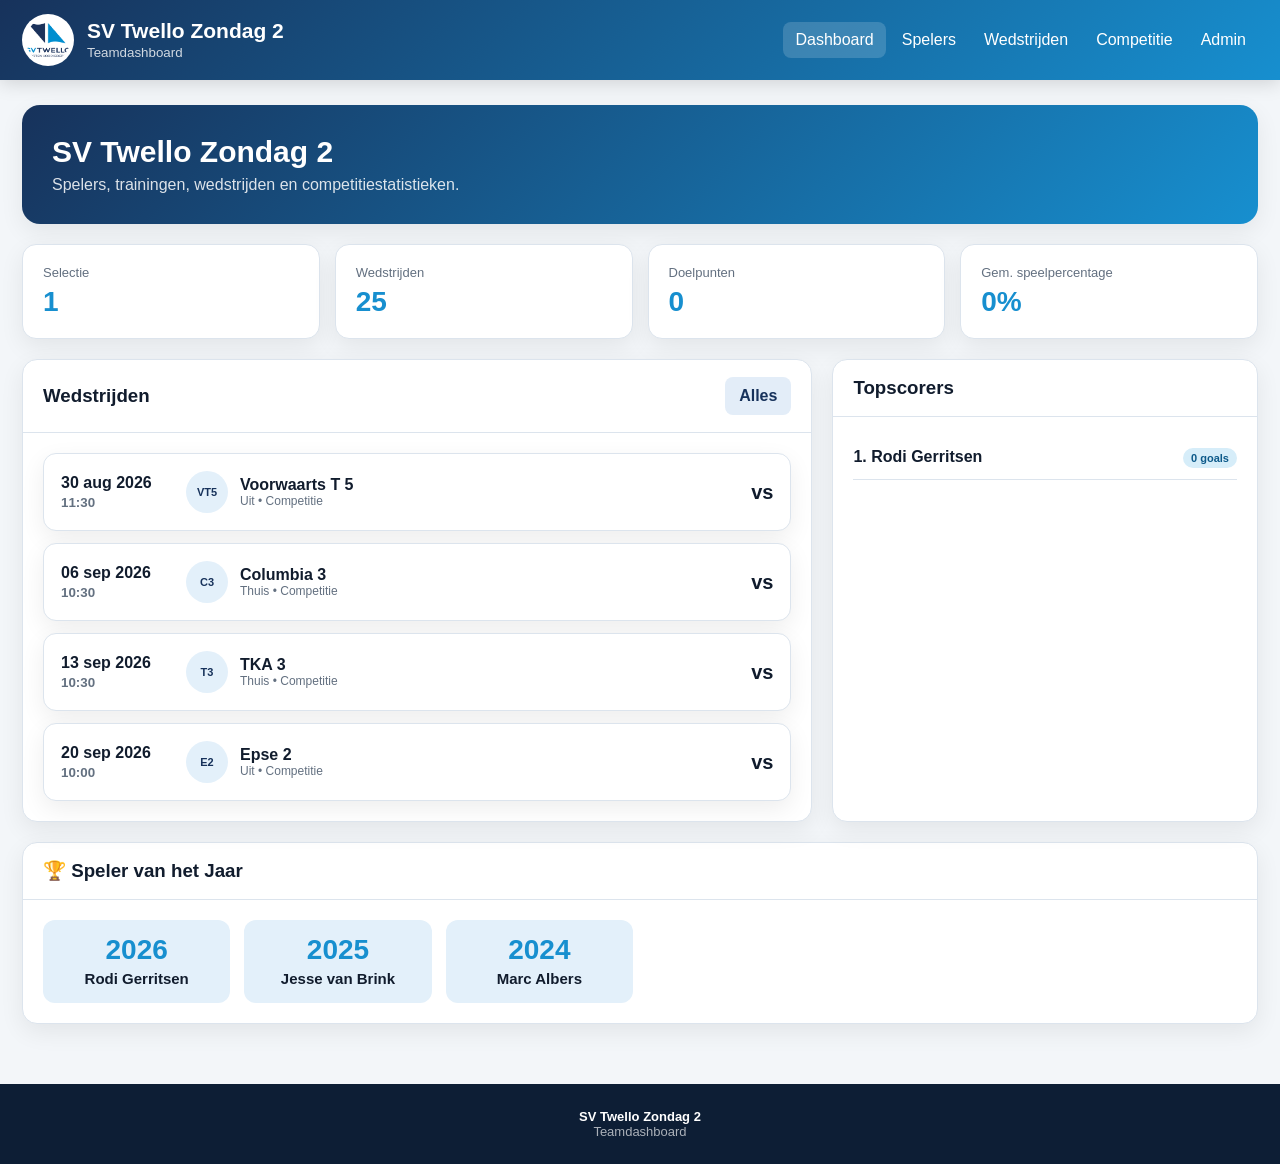
==== commit 2595ff3e: "fix" ====
--- a/index.html
+++ b/index.html
@@ -8,17 +8,17 @@
 
 <style>
 :root {
-    --green: #08783f;
-    --green-dark: #04552d;
-    --green-light: #e8f7ef;
+    --green: #178fcf;
+    --green-dark: #17325b;
+    --green-light: #e3f0fa;
     --white: #fff;
-    --bg: #f3f6f4;
-    --text: #17231d;
-    --muted: #718078;
-    --border: #dfe7e2;
+    --bg: #f3f6f9;
+    --text: #111c2d;
+    --muted: #637080;
+    --border: #dce4ed;
     --red: #d64545;
     --yellow: #e4b83d;
-    --blue: #3977d6;
+    --blue: #178fcf;
     --shadow: 0 8px 25px rgba(0,0,0,.07);
 }
 
@@ -77,13 +77,8 @@
     height: 52px;
     border-radius: 50%;
     background: white;
-    color: var(--green);
-    display: grid;
-    place-items: center;
-    text-align: center;
-    font-weight: 900;
-    font-size: 12px;
-    line-height: 1;
+    object-fit: contain;
+    padding: 4px;
 }
 
 .brand h1 {
@@ -258,7 +253,7 @@
 }
 
 .btn.secondary {
-    background: #edf2ef;
+    background: #e3edf8;
     color: var(--green-dark);
 }
 
@@ -288,14 +283,14 @@
 }
 
 th {
-    background: #f7faf8;
+    background: #f5f8fc;
     color: var(--muted);
     font-size: 12px;
     text-transform: uppercase;
 }
 
 tbody tr:hover {
-    background: #f8fbf9;
+    background: #f0f5fc;
 }
 
 .player {
@@ -330,7 +325,7 @@
 .progress {
     width: 100px;
     height: 7px;
-    background: #e5ebe7;
+    background: #cce0f0;
     border-radius: 10px;
     overflow: hidden;
     margin-top: 5px;
@@ -350,8 +345,8 @@
 }
 
 .badge.green {
-    background: #e3f5ea;
-    color: #086333;
+    background: #d6edf9;
+    color: #0d5a8a;
 }
 
 .badge.yellow {
@@ -514,7 +509,7 @@
 }
 
 .admin-banner {
-    background: #102019;
+    background: #0d1e35;
     color: white;
     padding: 12px 20px;
     display: none;
@@ -597,7 +592,7 @@
 }
 
 footer {
-    background: #102019;
+    background: #0d1e35;
     color: white;
     text-align: center;
     padding: 25px;
@@ -613,7 +608,7 @@
     right: 20px;
     bottom: 20px;
     z-index: 1000;
-    background: #102019;
+    background: #0d1e35;
     color: white;
     padding: 13px 17px;
     border-radius: 9px;
@@ -690,9 +685,11 @@
 
     <div class="brand">
 
-        <div class="logo">
-            SV<br>TWELLO
-        </div>
+        <img
+            src="SV Twello_RGB.png"
+            alt="SV Twello logo"
+            class="logo"
+        >
 
         <div>
             <h1>SV Twello Zondag 2</h1>
@@ -849,6 +846,21 @@
 
             </div>
 
+        </div>
+
+    </div>
+
+
+    <div class="card" style="margin-top:20px">
+
+        <div class="card-header">
+            <h3>🏆 Speler van het Jaar</h3>
+        </div>
+
+        <div class="card-body">
+            <div id="spelerVanHetJaar"
+                 style="display:grid;grid-template-columns:repeat(auto-fill,minmax(180px,1fr));gap:14px">
+            </div>
         </div>
 
     </div>
@@ -2320,13 +2332,21 @@
             .slice(-4)
             .reverse();
 
+    // Toon eerstvolgende wedstrijden als er nog geen uitslagen zijn
+    const upcoming =
+        data.matches
+            .filter(m => !m.score)
+            .sort((a, b) => a.date.localeCompare(b.date))
+            .slice(0, 4);
+
+    const dashboardMatches = played.length ? played : upcoming;
 
     document.getElementById("dashboardMatches")
         .innerHTML =
-        played.length
-        ? played.map(matchHTML).join("")
+        dashboardMatches.length
+        ? dashboardMatches.map(matchHTML).join("")
         : `<div class="empty">
-             Nog geen gespeelde wedstrijden.
+             Geen wedstrijden gevonden.
            </div>`;
 
 
@@ -3922,6 +3942,46 @@
 
 
 /* =====================================================
+   SPELER VAN HET JAAR
+===================================================== */
+
+function renderSpelerVanHetJaar(winnaars) {
+
+    const container =
+        document.getElementById(
+            "spelerVanHetJaar"
+        );
+
+    if (!container) return;
+
+    container.innerHTML =
+        [...winnaars]
+            .sort((a, b) => b.jaar - a.jaar)
+            .map(w => `
+                <div style="
+                    background:var(--green-light);
+                    border-radius:12px;
+                    padding:16px;
+                    text-align:center;
+                ">
+                    <div style="
+                        font-size:28px;
+                        font-weight:900;
+                        color:var(--green);
+                        line-height:1;
+                    ">${w.jaar}</div>
+                    <div style="
+                        font-weight:700;
+                        margin-top:6px;
+                        font-size:15px;
+                    ">${escapeHTML(w.naam)}</div>
+                </div>
+            `).join("");
+
+}
+
+
+/* =====================================================
    HULPFUNCTIES
 ===================================================== */
 
@@ -4013,7 +4073,55 @@
 
 checkLogin();
 
-renderAll();
+// Laad externe JSON-bestanden parallel
+Promise.all([
+    fetch("wedstrijden.json").then(r => r.json()).catch(() => null),
+    fetch("spelers.json").then(r => r.json()).catch(() => null),
+    fetch("speler-van-het-jaar.json").then(r => r.json()).catch(() => null)
+]).then(([wedstrijden, spelers, svhj]) => {
+
+    if (wedstrijden?.wedstrijden) {
+        // Vertaal het veld-formaat van wedstrijden.json naar intern formaat
+        data.matches = wedstrijden.wedstrijden.map(w => {
+            const isThuis = w.thuis === "SV Twello 2";
+            return {
+                id: w.id,
+                date: w.datum,
+                time: w.tijd,
+                opponent: isThuis ? w.uit : w.thuis,
+                location: isThuis ? "Thuis" : "Uit",
+                competition: "Competitie",
+                score: w.uitslag || ""
+            };
+        });
+    }
+
+    if (spelers?.spelers?.length) {
+        // Vertaal veld-formaat van spelers.json naar intern formaat
+        data.players = spelers.spelers.map(s => ({
+            number:          s.rugnummer,
+            name:            s.naam,
+            position:        s.positie,
+            training:        s.training        ?? 0,
+            trainingTotal:   s.trainingTotaal  ?? 0,
+            attendance:      s.wedstrijden     ?? 0,
+            attendanceTotal: s.wedstrijdenTotaal ?? 0,
+            minutes:         s.minuten         ?? 0,
+            maxMinutes:      s.minutenMax      ?? 0,
+            goals:           s.doelpunten      ?? 0,
+            assists:         s.assists         ?? 0,
+            yellow:          s.geelKaarten     ?? 0,
+            red:             s.roodKaarten     ?? 0
+        }));
+    }
+
+    if (svhj?.winnaars) {
+        renderSpelerVanHetJaar(svhj.winnaars);
+    }
+
+    renderAll();
+
+}).catch(() => renderAll());
 
 
 /* ENTER IN LOGIN */
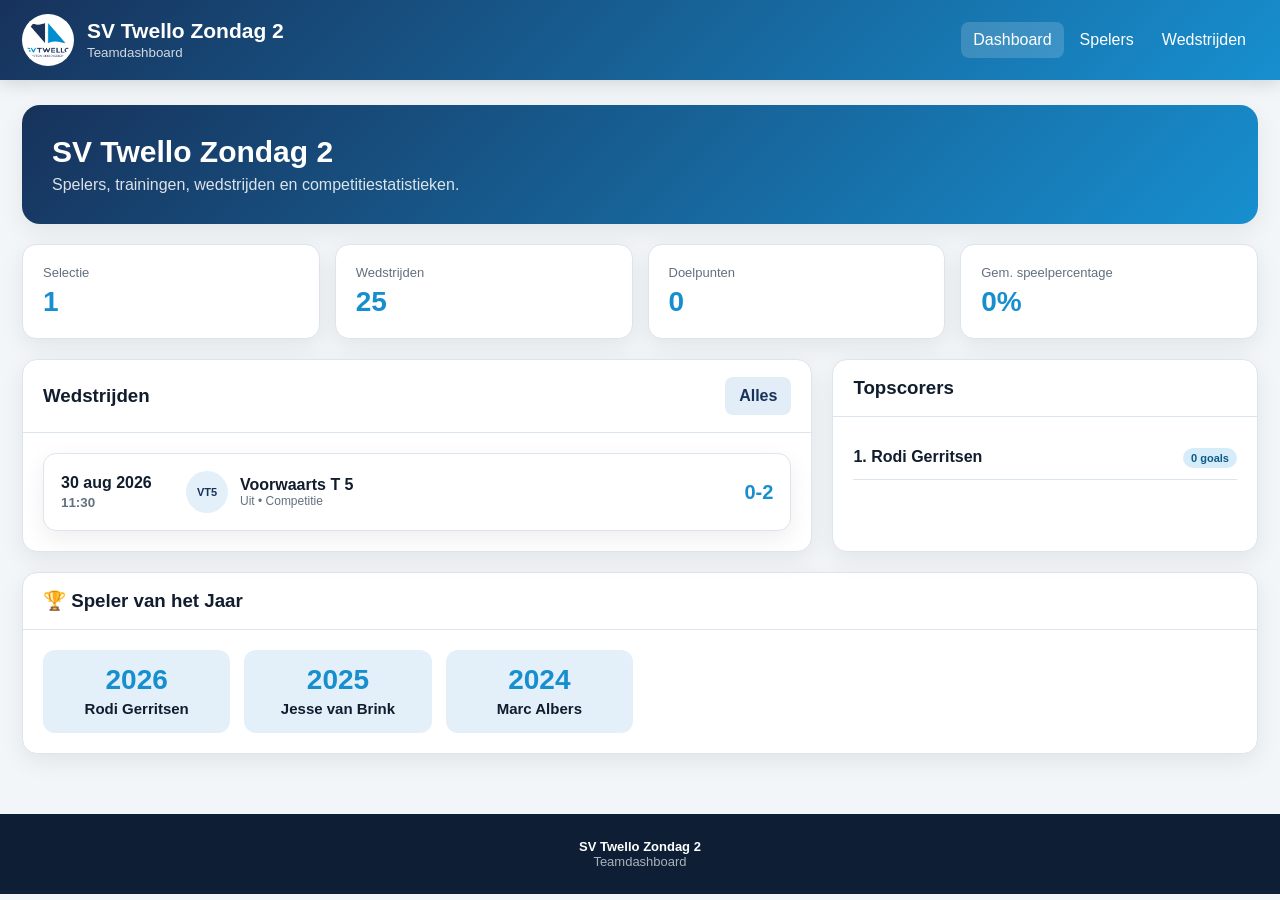
==== commit eaa0d226: "eerste versie" ====
--- a/index.html
+++ b/index.html
@@ -508,82 +508,7 @@
     margin-top: 20px;
 }
 
-.admin-banner {
-    background: #0d1e35;
-    color: white;
-    padding: 12px 20px;
-    display: none;
-}
-
-.admin-banner.show {
-    display: block;
-}
-
-.admin-inner {
-    max-width: 1450px;
-    margin: auto;
-    display: flex;
-    justify-content: space-between;
-    align-items: center;
-}
-
-.admin-label {
-    font-weight: 700;
-}
-
-.login-box {
-    width: min(420px,100%);
-    background: white;
-    border-radius: 15px;
-    padding: 25px;
-    box-shadow: var(--shadow);
-}
-
-.login-box h2 {
-    margin-top: 0;
-}
-
-.login-error {
-    display: none;
-    color: var(--red);
-    background: #fde8e8;
-    border-radius: 8px;
-    padding: 10px;
-    margin-top: 12px;
-    font-size: 13px;
-}
-
-.login-error.show {
-    display: block;
-}
-
-.admin-tabs {
-    display: flex;
-    gap: 6px;
-    margin-bottom: 18px;
-    flex-wrap: wrap;
-}
-
-.admin-tab {
-    border: 1px solid var(--border);
-    background: white;
-    border-radius: 8px;
-    padding: 9px 13px;
-    font-weight: 700;
-}
-
-.admin-tab.active {
-    color: white;
-    background: var(--green);
-}
-
-.admin-section {
-    display: none;
-}
-
-.admin-section.active {
-    display: block;
-}
+
 
 .empty {
     padding: 35px;
@@ -716,40 +641,11 @@
             Wedstrijden
         </button>
 
-        <button class="nav-btn"
-                data-page="competitie">
-            Competitie
-        </button>
-
-        <button class="nav-btn"
-                data-page="admin"
-                id="adminNav">
-            Admin
-        </button>
-
     </nav>
 
 </div>
 
 </header>
-
-
-<div class="admin-banner" id="adminBanner">
-
-<div class="admin-inner">
-
-    <span class="admin-label">
-        🔐 Adminmodus actief
-    </span>
-
-    <button class="btn secondary"
-            onclick="logout()">
-        Uitloggen
-    </button>
-
-</div>
-
-</div>
 
 
 <main>
@@ -1024,352 +920,6 @@
 
 </section>
 
-
-<!-- =====================================
-     COMPETITIE
-====================================== -->
-
-<section id="competitie" class="page">
-
-    <div class="page-title">
-
-        <h2>Competitie</h2>
-
-        <p>
-            Actuele stand van de competitie.
-        </p>
-
-    </div>
-
-
-    <div class="card">
-
-        <div class="table-wrapper">
-
-            <table>
-
-                <thead>
-
-                <tr>
-                    <th>#</th>
-                    <th>Team</th>
-                    <th>GS</th>
-                    <th>W</th>
-                    <th>G</th>
-                    <th>V</th>
-                    <th>DV</th>
-                    <th>DT</th>
-                    <th>DS</th>
-                    <th>P</th>
-                </tr>
-
-                </thead>
-
-                <tbody id="standingsTable"></tbody>
-
-            </table>
-
-        </div>
-
-    </div>
-
-</section>
-
-
-<!-- =====================================
-     ADMIN
-====================================== -->
-
-<section id="admin" class="page">
-
-    <div id="loginView">
-
-        <div class="page-title">
-
-            <h2>Adminomgeving</h2>
-
-            <p>
-                Log in om spelers, wedstrijden en
-                competitiegegevens te beheren.
-            </p>
-
-        </div>
-
-
-        <div class="login-box">
-
-            <h2>🔐 Admin login</h2>
-
-            <div class="form-group">
-
-                <label>
-                    Wachtwoord
-                </label>
-
-                <input
-                    id="adminPassword"
-                    type="password"
-                    placeholder="Wachtwoord"
-                >
-
-            </div>
-
-            <br>
-
-            <button class="btn"
-                    onclick="login()">
-                Inloggen
-            </button>
-
-            <div class="login-error"
-                 id="loginError">
-                Onjuist wachtwoord.
-            </div>
-
-        </div>
-
-    </div>
-
-
-    <div id="adminView"
-         style="display:none;">
-
-        <div class="page-title">
-
-            <h2>Beheeromgeving</h2>
-
-            <p>
-                Beheer hier alle gegevens van SV Twello Zondag 2.
-            </p>
-
-        </div>
-
-
-        <div class="admin-tabs">
-
-            <button class="admin-tab active"
-                    data-admin="adminPlayers">
-                Spelers
-            </button>
-
-            <button class="admin-tab"
-                    data-admin="adminMatches">
-                Wedstrijden
-            </button>
-
-            <button class="admin-tab"
-                    data-admin="adminStandings">
-                Competitie
-            </button>
-
-            <button class="admin-tab"
-                    data-admin="adminData">
-                Data
-            </button>
-
-        </div>
-
-
-        <!-- ADMIN PLAYERS -->
-
-        <div class="admin-section active"
-             id="adminPlayers">
-
-            <div class="card">
-
-                <div class="card-header">
-
-                    <h3>Spelers beheren</h3>
-
-                    <button class="btn"
-                            onclick="openPlayerForm()">
-                        + Speler toevoegen
-                    </button>
-
-                </div>
-
-                <div class="table-wrapper">
-
-                    <table>
-
-                        <thead>
-
-                        <tr>
-                            <th>#</th>
-                            <th>Naam</th>
-                            <th>Positie</th>
-                            <th>Training</th>
-                            <th>Wedstrijden</th>
-                            <th>Minuten</th>
-                            <th>Goals</th>
-                            <th>Actie</th>
-                        </tr>
-
-                        </thead>
-
-                        <tbody id="adminPlayersTable"></tbody>
-
-                    </table>
-
-                </div>
-
-            </div>
-
-        </div>
-
-
-        <!-- ADMIN MATCHES -->
-
-        <div class="admin-section"
-             id="adminMatches">
-
-            <div class="card">
-
-                <div class="card-header">
-
-                    <h3>Wedstrijden beheren</h3>
-
-                    <button class="btn"
-                            onclick="openMatchForm()">
-                        + Wedstrijd toevoegen
-                    </button>
-
-                </div>
-
-                <div class="table-wrapper">
-
-                    <table>
-
-                        <thead>
-
-                        <tr>
-                            <th>Datum</th>
-                            <th>Tijd</th>
-                            <th>Tegenstander</th>
-                            <th>Thuis/uit</th>
-                            <th>Uitslag</th>
-                            <th>Actie</th>
-                        </tr>
-
-                        </thead>
-
-                        <tbody id="adminMatchesTable"></tbody>
-
-                    </table>
-
-                </div>
-
-            </div>
-
-        </div>
-
-
-        <!-- ADMIN STANDINGS -->
-
-        <div class="admin-section"
-             id="adminStandings">
-
-            <div class="card">
-
-                <div class="card-header">
-
-                    <h3>Competitiestand</h3>
-
-                    <button class="btn"
-                            onclick="openTeamForm()">
-                        + Team toevoegen
-                    </button>
-
-                </div>
-
-                <div class="table-wrapper">
-
-                    <table>
-
-                        <thead>
-
-                        <tr>
-                            <th>Team</th>
-                            <th>GS</th>
-                            <th>W</th>
-                            <th>G</th>
-                            <th>V</th>
-                            <th>DV</th>
-                            <th>DT</th>
-                            <th>P</th>
-                            <th>Actie</th>
-                        </tr>
-
-                        </thead>
-
-                        <tbody id="adminStandingsTable"></tbody>
-
-                    </table>
-
-                </div>
-
-            </div>
-
-        </div>
-
-
-        <!-- ADMIN DATA -->
-
-        <div class="admin-section"
-             id="adminData">
-
-            <div class="card">
-
-                <div class="card-header">
-                    <h3>Gegevensbeheer</h3>
-                </div>
-
-                <div class="card-body">
-
-                    <p>
-                        Maak een backup van alle gegevens of
-                        zet eerder opgeslagen gegevens terug.
-                    </p>
-
-                    <div class="toolbar">
-
-                        <button class="btn"
-                                onclick="exportData()">
-                            Export JSON
-                        </button>
-
-                        <label class="btn blue">
-                            Import JSON
-                            <input
-                                id="importFile"
-                                type="file"
-                                accept=".json"
-                                hidden
-                            >
-                        </label>
-
-                        <button class="btn danger"
-                                onclick="resetData()">
-                            Alles resetten
-                        </button>
-
-                    </div>
-
-                    <p style="color:var(--muted);font-size:13px">
-                        De gegevens worden lokaal in deze browser
-                        opgeslagen via localStorage.
-                    </p>
-
-                </div>
-
-            </div>
-
-        </div>
-
-    </div>
-
-</section>
-
 </main>
 
 
@@ -1384,485 +934,6 @@
 </span>
 
 </footer>
-
-
-<!-- =====================================
-     PLAYER FORM MODAL
-====================================== -->
-
-<div class="modal"
-     id="playerFormModal">
-
-<div class="modal-content">
-
-    <div class="modal-header">
-
-        <h3 id="playerFormTitle">
-            Speler toevoegen
-        </h3>
-
-        <button class="close"
-                onclick="closeModal('playerFormModal')">
-            ×
-        </button>
-
-    </div>
-
-
-    <div class="modal-body">
-
-        <input type="hidden"
-               id="editPlayerNumber">
-
-
-        <div class="form-grid">
-
-            <div class="form-group">
-
-                <label>Rugnummer</label>
-
-                <input
-                    id="formNumber"
-                    type="number"
-                    min="1"
-                >
-
-            </div>
-
-
-            <div class="form-group">
-
-                <label>Naam</label>
-
-                <input
-                    id="formName"
-                    type="text"
-                    placeholder="Voor- en achternaam"
-                >
-
-            </div>
-
-
-            <div class="form-group">
-
-                <label>Positie</label>
-
-                <select id="formPosition">
-
-                    <option>Keeper</option>
-                    <option>Verdediger</option>
-                    <option>Middenvelder</option>
-                    <option>Aanvaller</option>
-
-                </select>
-
-            </div>
-
-
-            <div class="form-group">
-
-                <label>Trainingen aanwezig</label>
-
-                <input
-                    id="formTraining"
-                    type="number"
-                    min="0"
-                    value="0"
-                >
-
-            </div>
-
-
-            <div class="form-group">
-
-                <label>Totaal trainingen</label>
-
-                <input
-                    id="formTrainingTotal"
-                    type="number"
-                    min="0"
-                    value="0"
-                >
-
-            </div>
-
-
-            <div class="form-group">
-
-                <label>Wedstrijden aanwezig</label>
-
-                <input
-                    id="formAttendance"
-                    type="number"
-                    min="0"
-                    value="0"
-                >
-
-            </div>
-
-
-            <div class="form-group">
-
-                <label>Totaal wedstrijden</label>
-
-                <input
-                    id="formAttendanceTotal"
-                    type="number"
-                    min="0"
-                    value="0"
-                >
-
-            </div>
-
-
-            <div class="form-group">
-
-                <label>Speelminuten</label>
-
-                <input
-                    id="formMinutes"
-                    type="number"
-                    min="0"
-                    value="0"
-                >
-
-            </div>
-
-
-            <div class="form-group">
-
-                <label>Max. speelminuten</label>
-
-                <input
-                    id="formMaxMinutes"
-                    type="number"
-                    min="0"
-                    value="0"
-                >
-
-            </div>
-
-
-            <div class="form-group">
-
-                <label>Doelpunten</label>
-
-                <input
-                    id="formGoals"
-                    type="number"
-                    min="0"
-                    value="0"
-                >
-
-            </div>
-
-
-            <div class="form-group">
-
-                <label>Assists</label>
-
-                <input
-                    id="formAssists"
-                    type="number"
-                    min="0"
-                    value="0"
-                >
-
-            </div>
-
-
-            <div class="form-group">
-
-                <label>Gele kaarten</label>
-
-                <input
-                    id="formYellow"
-                    type="number"
-                    min="0"
-                    value="0"
-                >
-
-            </div>
-
-
-            <div class="form-group">
-
-                <label>Rode kaarten</label>
-
-                <input
-                    id="formRed"
-                    type="number"
-                    min="0"
-                    value="0"
-                >
-
-            </div>
-
-        </div>
-
-
-        <div class="form-actions">
-
-            <button class="btn secondary"
-                    onclick="closeModal('playerFormModal')">
-                Annuleren
-            </button>
-
-            <button class="btn"
-                    onclick="savePlayer()">
-                Opslaan
-            </button>
-
-        </div>
-
-    </div>
-
-</div>
-
-</div>
-
-
-<!-- =====================================
-     MATCH FORM
-====================================== -->
-
-<div class="modal"
-     id="matchFormModal">
-
-<div class="modal-content">
-
-    <div class="modal-header">
-
-        <h3>Wedstrijd</h3>
-
-        <button class="close"
-                onclick="closeModal('matchFormModal')">
-            ×
-        </button>
-
-    </div>
-
-
-    <div class="modal-body">
-
-        <input type="hidden"
-               id="editMatchId">
-
-
-        <div class="form-grid">
-
-            <div class="form-group">
-
-                <label>Datum</label>
-
-                <input
-                    id="matchDate"
-                    type="date"
-                >
-
-            </div>
-
-
-            <div class="form-group">
-
-                <label>Tijd</label>
-
-                <input
-                    id="matchTime"
-                    type="time"
-                >
-
-            </div>
-
-
-            <div class="form-group">
-
-                <label>Tegenstander</label>
-
-                <input
-                    id="matchOpponent"
-                    type="text"
-                >
-
-            </div>
-
-
-            <div class="form-group">
-
-                <label>Thuis / Uit</label>
-
-                <select id="matchLocation">
-
-                    <option>Thuis</option>
-                    <option>Uit</option>
-
-                </select>
-
-            </div>
-
-
-            <div class="form-group">
-
-                <label>Competitie</label>
-
-                <input
-                    id="matchCompetition"
-                    value="Competitie"
-                >
-
-            </div>
-
-
-            <div class="form-group">
-
-                <label>Uitslag</label>
-
-                <input
-                    id="matchScore"
-                    placeholder="bijv. 3 - 1"
-                >
-
-            </div>
-
-        </div>
-
-
-        <div class="form-actions">
-
-            <button class="btn secondary"
-                    onclick="closeModal('matchFormModal')">
-                Annuleren
-            </button>
-
-            <button class="btn"
-                    onclick="saveMatch()">
-                Opslaan
-            </button>
-
-        </div>
-
-    </div>
-
-</div>
-
-</div>
-
-
-<!-- =====================================
-     TEAM FORM
-====================================== -->
-
-<div class="modal"
-     id="teamFormModal">
-
-<div class="modal-content">
-
-    <div class="modal-header">
-
-        <h3>Team toevoegen</h3>
-
-        <button class="close"
-                onclick="closeModal('teamFormModal')">
-            ×
-        </button>
-
-    </div>
-
-
-    <div class="modal-body">
-
-        <div class="form-grid">
-
-            <div class="form-group full">
-
-                <label>Teamnaam</label>
-
-                <input
-                    id="teamName"
-                    type="text"
-                >
-
-            </div>
-
-
-            <div class="form-group">
-                <label>Gespeeld</label>
-                <input id="teamPlayed"
-                       type="number"
-                       min="0"
-                       value="0">
-            </div>
-
-            <div class="form-group">
-                <label>Winst</label>
-                <input id="teamWin"
-                       type="number"
-                       min="0"
-                       value="0">
-            </div>
-
-            <div class="form-group">
-                <label>Gelijk</label>
-                <input id="teamDraw"
-                       type="number"
-                       min="0"
-                       value="0">
-            </div>
-
-            <div class="form-group">
-                <label>Verlies</label>
-                <input id="teamLoss"
-                       type="number"
-                       min="0"
-                       value="0">
-            </div>
-
-            <div class="form-group">
-                <label>Doelpunten voor</label>
-                <input id="teamGF"
-                       type="number"
-                       min="0"
-                       value="0">
-            </div>
-
-            <div class="form-group">
-                <label>Doelpunten tegen</label>
-                <input id="teamGA"
-                       type="number"
-                       min="0"
-                       value="0">
-            </div>
-
-            <div class="form-group">
-                <label>Punten</label>
-                <input id="teamPoints"
-                       type="number"
-                       min="0"
-                       value="0">
-            </div>
-
-        </div>
-
-
-        <div class="form-actions">
-
-            <button class="btn secondary"
-                    onclick="closeModal('teamFormModal')">
-                Annuleren
-            </button>
-
-            <button class="btn"
-                    onclick="saveTeam()">
-                Opslaan
-            </button>
-
-        </div>
-
-    </div>
-
-</div>
-
-</div>
 
 
 <div class="toast"
@@ -1876,16 +947,7 @@
    INSTELLINGEN
 ===================================================== */
 
-/*
-    LET OP:
-    Dit wachtwoord is alleen geschikt voor een lokaal
-    prototype. Voor een echte website moet authenticatie
-    server-side worden geregeld.
-
-    Wijzig dit wachtwoord voordat je het prototype gebruikt.
-*/
-
-const ADMIN_PASSWORD = "Twello2!";
+
 
 
 /* =====================================================
@@ -2096,103 +1158,6 @@
 
 
 /* =====================================================
-   LOGIN
-===================================================== */
-
-let isAdmin = false;
-
-
-function login() {
-
-    const password =
-        document.getElementById("adminPassword").value;
-
-    if (password === ADMIN_PASSWORD) {
-
-        isAdmin = true;
-
-        sessionStorage.setItem(
-            "svTwelloAdmin",
-            "true"
-        );
-
-        document
-            .getElementById("loginError")
-            .classList.remove("show");
-
-        updateAdminUI();
-
-        showToast("Ingelogd als administrator");
-
-    } else {
-
-        document
-            .getElementById("loginError")
-            .classList.add("show");
-
-    }
-
-}
-
-
-function logout() {
-
-    isAdmin = false;
-
-    sessionStorage.removeItem(
-        "svTwelloAdmin"
-    );
-
-    updateAdminUI();
-
-    showPage("dashboard");
-
-    showToast("Uitgelogd");
-
-}
-
-
-function checkLogin() {
-
-    isAdmin =
-        sessionStorage.getItem(
-            "svTwelloAdmin"
-        ) === "true";
-
-    updateAdminUI();
-
-}
-
-
-function updateAdminUI() {
-
-    const loginView =
-        document.getElementById("loginView");
-
-    const adminView =
-        document.getElementById("adminView");
-
-    const banner =
-        document.getElementById("adminBanner");
-
-    if (isAdmin) {
-
-        loginView.style.display = "none";
-        adminView.style.display = "block";
-        banner.classList.add("show");
-
-    } else {
-
-        loginView.style.display = "block";
-        adminView.style.display = "none";
-        banner.classList.remove("show");
-
-    }
-
-}
-
-
-/* =====================================================
    NAVIGATIE
 ===================================================== */
 
@@ -2202,18 +1167,7 @@
 
         button.addEventListener("click", () => {
 
-            const page =
-                button.dataset.page;
-
-            if (page === "admin" && !isAdmin) {
-
-                showPage("admin");
-
-                return;
-
-            }
-
-            showPage(page);
+            showPage(button.dataset.page);
 
         });
 
@@ -2758,1185 +1712,6 @@
         </div>
 
     `;
-
-}
-
-
-/* =====================================================
-   COMPETITIE
-===================================================== */
-
-function renderStandings() {
-
-    const standings =
-        [...data.standings]
-            .sort(
-                (a,b) =>
-                    Number(b.points) -
-                    Number(a.points)
-            );
-
-
-    document.getElementById(
-        "standingsTable"
-    ).innerHTML =
-
-        standings.map((team,index) => {
-
-            const diff =
-                Number(team.gf) -
-                Number(team.ga);
-
-
-            return `
-
-            <tr>
-
-                <td>
-                    <strong>
-                        ${index+1}
-                    </strong>
-                </td>
-
-                <td>
-                    ${escapeHTML(team.team)}
-                </td>
-
-                <td>${team.played}</td>
-                <td>${team.win}</td>
-                <td>${team.draw}</td>
-                <td>${team.loss}</td>
-                <td>${team.gf}</td>
-                <td>${team.ga}</td>
-
-                <td>
-                    ${diff > 0 ? "+" : ""}
-                    ${diff}
-                </td>
-
-                <td>
-                    <strong>
-                        ${team.points}
-                    </strong>
-                </td>
-
-            </tr>
-
-            `;
-
-        }).join("");
-
-}
-
-
-/* =====================================================
-   ADMIN PLAYERS
-===================================================== */
-
-function renderAdminPlayers() {
-
-    const table =
-        document.getElementById(
-            "adminPlayersTable"
-        );
-
-
-    table.innerHTML =
-        data.players
-            .slice()
-            .sort(
-                (a,b) =>
-                    Number(a.number) -
-                    Number(b.number)
-            )
-            .map(p => `
-
-                <tr>
-
-                    <td>
-                        <strong>
-                            ${p.number}
-                        </strong>
-                    </td>
-
-                    <td>
-                        ${escapeHTML(p.name)}
-                    </td>
-
-                    <td>
-                        ${escapeHTML(p.position)}
-                    </td>
-
-                    <td>
-                        ${p.training}/${p.trainingTotal}
-                    </td>
-
-                    <td>
-                        ${p.attendance}/${p.attendanceTotal}
-                    </td>
-
-                    <td>
-                        ${p.minutes}
-                    </td>
-
-                    <td>
-                        ${p.goals}
-                    </td>
-
-                    <td>
-
-                        <button
-                            class="btn secondary"
-                            onclick="editPlayer(${p.number})">
-                            Bewerken
-                        </button>
-
-                        <button
-                            class="btn danger"
-                            onclick="deletePlayer(${p.number})">
-                            Verwijder
-                        </button>
-
-                    </td>
-
-                </tr>
-
-            `).join("");
-
-}
-
-
-/* =====================================================
-   PLAYER FORM
-===================================================== */
-
-function openPlayerForm(number = null) {
-
-    document.getElementById(
-        "playerFormTitle"
-    ).textContent =
-        number === null
-        ? "Speler toevoegen"
-        : "Speler bewerken";
-
-
-    document.getElementById(
-        "editPlayerNumber"
-    ).value =
-        number ?? "";
-
-
-    if (number === null) {
-
-        document.getElementById(
-            "formNumber"
-        ).value = "";
-
-        document.getElementById(
-            "formName"
-        ).value = "";
-
-        document.getElementById(
-            "formPosition"
-        ).value = "Middenvelder";
-
-        [
-            "formTraining",
-            "formTrainingTotal",
-            "formAttendance",
-            "formAttendanceTotal",
-            "formMinutes",
-            "formMaxMinutes",
-            "formGoals",
-            "formAssists",
-            "formYellow",
-            "formRed"
-        ].forEach(id => {
-
-            document.getElementById(id).value = 0;
-
-        });
-
-    }
-
-
-    openModal("playerFormModal");
-
-}
-
-
-function editPlayer(number) {
-
-    const p =
-        data.players.find(
-            p => Number(p.number) === Number(number)
-        );
-
-
-    if (!p) return;
-
-
-    document.getElementById(
-        "editPlayerNumber"
-    ).value = p.number;
-
-
-    document.getElementById(
-        "formNumber"
-    ).value = p.number;
-
-    document.getElementById(
-        "formName"
-    ).value = p.name;
-
-    document.getElementById(
-        "formPosition"
-    ).value = p.position;
-
-    document.getElementById(
-        "formTraining"
-    ).value = p.training;
-
-    document.getElementById(
-        "formTrainingTotal"
-    ).value = p.trainingTotal;
-
-    document.getElementById(
-        "formAttendance"
-    ).value = p.attendance;
-
-    document.getElementById(
-        "formAttendanceTotal"
-    ).value = p.attendanceTotal;
-
-    document.getElementById(
-        "formMinutes"
-    ).value = p.minutes;
-
-    document.getElementById(
-        "formMaxMinutes"
-    ).value = p.maxMinutes;
-
-    document.getElementById(
-        "formGoals"
-    ).value = p.goals;
-
-    document.getElementById(
-        "formAssists"
-    ).value = p.assists;
-
-    document.getElementById(
-        "formYellow"
-    ).value = p.yellow;
-
-    document.getElementById(
-        "formRed"
-    ).value = p.red;
-
-
-    document.getElementById(
-        "playerFormTitle"
-    ).textContent =
-        "Speler bewerken";
-
-
-    openModal("playerFormModal");
-
-}
-
-
-function savePlayer() {
-
-    const oldNumber =
-        document.getElementById(
-            "editPlayerNumber"
-        ).value;
-
-
-    const player = {
-
-        number: Number(
-            document.getElementById(
-                "formNumber"
-            ).value
-        ),
-
-        name:
-            document.getElementById(
-                "formName"
-            ).value.trim(),
-
-        position:
-            document.getElementById(
-                "formPosition"
-            ).value,
-
-        training: Number(
-            document.getElementById(
-                "formTraining"
-            ).value
-        ),
-
-        trainingTotal: Number(
-            document.getElementById(
-                "formTrainingTotal"
-            ).value
-        ),
-
-        attendance: Number(
-            document.getElementById(
-                "formAttendance"
-            ).value
-        ),
-
-        attendanceTotal: Number(
-            document.getElementById(
-                "formAttendanceTotal"
-            ).value
-        ),
-
-        minutes: Number(
-            document.getElementById(
-                "formMinutes"
-            ).value
-        ),
-
-        maxMinutes: Number(
-            document.getElementById(
-                "formMaxMinutes"
-            ).value
-        ),
-
-        goals: Number(
-            document.getElementById(
-                "formGoals"
-            ).value
-        ),
-
-        assists: Number(
-            document.getElementById(
-                "formAssists"
-            ).value
-        ),
-
-        yellow: Number(
-            document.getElementById(
-                "formYellow"
-            ).value
-        ),
-
-        red: Number(
-            document.getElementById(
-                "formRed"
-            ).value
-        )
-
-    };
-
-
-    if (!player.number ||
-        !player.name) {
-
-        alert(
-            "Vul minimaal een rugnummer en naam in."
-        );
-
-        return;
-
-    }
-
-
-    if (oldNumber) {
-
-        const index =
-            data.players.findIndex(
-                p =>
-                    Number(p.number) ===
-                    Number(oldNumber)
-            );
-
-
-        if (index >= 0) {
-
-            data.players[index] =
-                player;
-
-        }
-
-    } else {
-
-        data.players.push(player);
-
-    }
-
-
-    closeModal("playerFormModal");
-
-    saveData();
-
-}
-
-
-/* =====================================================
-   DELETE PLAYER
-===================================================== */
-
-function deletePlayer(number) {
-
-    const player =
-        data.players.find(
-            p =>
-                Number(p.number) ===
-                Number(number)
-        );
-
-
-    if (!player) return;
-
-
-    if (!confirm(
-        `Speler "${player.name}" verwijderen?`
-    )) {
-        return;
-    }
-
-
-    data.players =
-        data.players.filter(
-            p =>
-                Number(p.number) !==
-                Number(number)
-        );
-
-
-    saveData();
-
-}
-
-
-/* =====================================================
-   ADMIN MATCHES
-===================================================== */
-
-function renderAdminMatches() {
-
-    document.getElementById(
-        "adminMatchesTable"
-    ).innerHTML =
-
-        data.matches.map(m => `
-
-            <tr>
-
-                <td>
-                    ${formatDate(m.date)}
-                </td>
-
-                <td>
-                    ${m.time}
-                </td>
-
-                <td>
-                    ${escapeHTML(m.opponent)}
-                </td>
-
-                <td>
-                    ${m.location}
-                </td>
-
-                <td>
-                    ${m.score || "—"}
-                </td>
-
-                <td>
-
-                    <button
-                        class="btn secondary"
-                        onclick="editMatch(${m.id})">
-                        Bewerken
-                    </button>
-
-                    <button
-                        class="btn danger"
-                        onclick="deleteMatch(${m.id})">
-                        Verwijder
-                    </button>
-
-                </td>
-
-            </tr>
-
-        `).join("");
-
-}
-
-
-function openMatchForm(id = null) {
-
-    document.getElementById(
-        "editMatchId"
-    ).value = id ?? "";
-
-
-    if (id === null) {
-
-        document.getElementById(
-            "matchDate"
-        ).value = "";
-
-        document.getElementById(
-            "matchTime"
-        ).value = "14:00";
-
-        document.getElementById(
-            "matchOpponent"
-        ).value = "";
-
-        document.getElementById(
-            "matchLocation"
-        ).value = "Thuis";
-
-        document.getElementById(
-            "matchCompetition"
-        ).value = "Competitie";
-
-        document.getElementById(
-            "matchScore"
-        ).value = "";
-
-    }
-
-
-    openModal("matchFormModal");
-
-}
-
-
-function editMatch(id) {
-
-    const m =
-        data.matches.find(
-            m => Number(m.id) === Number(id)
-        );
-
-
-    if (!m) return;
-
-
-    document.getElementById(
-        "editMatchId"
-    ).value = m.id;
-
-    document.getElementById(
-        "matchDate"
-    ).value = m.date;
-
-    document.getElementById(
-        "matchTime"
-    ).value = m.time;
-
-    document.getElementById(
-        "matchOpponent"
-    ).value = m.opponent;
-
-    document.getElementById(
-        "matchLocation"
-    ).value = m.location;
-
-    document.getElementById(
-        "matchCompetition"
-    ).value = m.competition;
-
-    document.getElementById(
-        "matchScore"
-    ).value = m.score || "";
-
-
-    openModal("matchFormModal");
-
-}
-
-
-function saveMatch() {
-
-    const id =
-        document.getElementById(
-            "editMatchId"
-        ).value;
-
-
-    const match = {
-
-        id:
-            id
-            ? Number(id)
-            : Date.now(),
-
-        date:
-            document.getElementById(
-                "matchDate"
-            ).value,
-
-        time:
-            document.getElementById(
-                "matchTime"
-            ).value,
-
-        opponent:
-            document.getElementById(
-                "matchOpponent"
-            ).value.trim(),
-
-        location:
-            document.getElementById(
-                "matchLocation"
-            ).value,
-
-        competition:
-            document.getElementById(
-                "matchCompetition"
-            ).value.trim(),
-
-        score:
-            document.getElementById(
-                "matchScore"
-            ).value.trim()
-
-    };
-
-
-    if (!match.date ||
-        !match.opponent) {
-
-        alert(
-            "Vul minimaal een datum en tegenstander in."
-        );
-
-        return;
-
-    }
-
-
-    if (id) {
-
-        const index =
-            data.matches.findIndex(
-                m =>
-                    Number(m.id) ===
-                    Number(id)
-            );
-
-
-        if (index >= 0) {
-            data.matches[index] = match;
-        }
-
-    } else {
-
-        data.matches.push(match);
-
-    }
-
-
-    closeModal("matchFormModal");
-
-    saveData();
-
-}
-
-
-function deleteMatch(id) {
-
-    if (!confirm(
-        "Deze wedstrijd verwijderen?"
-    )) {
-        return;
-    }
-
-
-    data.matches =
-        data.matches.filter(
-            m =>
-                Number(m.id) !==
-                Number(id)
-        );
-
-
-    saveData();
-
-}
-
-
-/* =====================================================
-   ADMIN STANDINGS
-===================================================== */
-
-function renderAdminStandings() {
-
-    document.getElementById(
-        "adminStandingsTable"
-    ).innerHTML =
-
-        data.standings.map(
-            (team,index) => `
-
-            <tr>
-
-                <td>
-                    ${escapeHTML(team.team)}
-                </td>
-
-                <td>${team.played}</td>
-                <td>${team.win}</td>
-                <td>${team.draw}</td>
-                <td>${team.loss}</td>
-                <td>${team.gf}</td>
-                <td>${team.ga}</td>
-                <td>${team.points}</td>
-
-                <td>
-
-                    <button
-                        class="btn danger"
-                        onclick="deleteTeam(${index})">
-                        Verwijder
-                    </button>
-
-                </td>
-
-            </tr>
-
-            `
-        ).join("");
-
-}
-
-
-function openTeamForm() {
-
-    [
-        "teamName",
-        "teamPlayed",
-        "teamWin",
-        "teamDraw",
-        "teamLoss",
-        "teamGF",
-        "teamGA",
-        "teamPoints"
-    ].forEach(id => {
-
-        document.getElementById(id).value =
-            id === "teamName" ? "" : 0;
-
-    });
-
-
-    openModal("teamFormModal");
-
-}
-
-
-function saveTeam() {
-
-    const team = {
-
-        team:
-            document.getElementById(
-                "teamName"
-            ).value.trim(),
-
-        played:
-            Number(
-                document.getElementById(
-                    "teamPlayed"
-                ).value
-            ),
-
-        win:
-            Number(
-                document.getElementById(
-                    "teamWin"
-                ).value
-            ),
-
-        draw:
-            Number(
-                document.getElementById(
-                    "teamDraw"
-                ).value
-            ),
-
-        loss:
-            Number(
-                document.getElementById(
-                    "teamLoss"
-                ).value
-            ),
-
-        gf:
-            Number(
-                document.getElementById(
-                    "teamGF"
-                ).value
-            ),
-
-        ga:
-            Number(
-                document.getElementById(
-                    "teamGA"
-                ).value
-            ),
-
-        points:
-            Number(
-                document.getElementById(
-                    "teamPoints"
-                ).value
-            )
-
-    };
-
-
-    if (!team.team) {
-
-        alert(
-            "Vul een teamnaam in."
-        );
-
-        return;
-
-    }
-
-
-    data.standings.push(team);
-
-    closeModal("teamFormModal");
-
-    saveData();
-
-}
-
-
-function deleteTeam(index) {
-
-    if (!confirm(
-        "Dit team uit de stand verwijderen?"
-    )) {
-        return;
-    }
-
-
-    data.standings.splice(index,1);
-
-    saveData();
-
-}
-
-
-/* =====================================================
-   PLAYER DETAILS
-===================================================== */
-
-function viewPlayer(number) {
-
-    const p =
-        data.players.find(
-            p =>
-                Number(p.number) ===
-                Number(number)
-        );
-
-
-    if (!p) return;
-
-
-    alert(
-`${p.name}
-
-Rugnummer: ${p.number}
-Positie: ${p.position}
-
-Training:
-${p.training}/${p.trainingTotal}
-
-Wedstrijden:
-${p.attendance}/${p.attendanceTotal}
-
-Speelpercentage:
-${getPercentage(p)}%
-
-Speelminuten:
-${p.minutes}
-
-Doelpunten:
-${p.goals}
-
-Assists:
-${p.assists}
-
-Gele kaarten:
-${p.yellow}
-
-Rode kaarten:
-${p.red}`
-    );
-
-}
-
-
-/* =====================================================
-   MODALS
-===================================================== */
-
-function openModal(id) {
-
-    document
-        .getElementById(id)
-        .classList.add("show");
-
-}
-
-
-function closeModal(id) {
-
-    document
-        .getElementById(id)
-        .classList.remove("show");
-
-}
-
-
-/* =====================================================
-   ADMIN TABS
-===================================================== */
-
-document
-    .querySelectorAll(".admin-tab")
-    .forEach(tab => {
-
-        tab.addEventListener(
-            "click",
-            () => {
-
-                document
-                    .querySelectorAll(".admin-tab")
-                    .forEach(t =>
-                        t.classList.remove(
-                            "active"
-                        )
-                    );
-
-
-                document
-                    .querySelectorAll(".admin-section")
-                    .forEach(section =>
-                        section.classList.remove(
-                            "active"
-                        )
-                    );
-
-
-                tab.classList.add("active");
-
-
-                document
-                    .getElementById(
-                        tab.dataset.admin
-                    )
-                    .classList.add("active");
-
-            }
-        );
-
-    });
-
-
-/* =====================================================
-   FILTERS
-===================================================== */
-
-document
-    .getElementById("playerSearch")
-    .addEventListener(
-        "input",
-        renderPlayers
-    );
-
-
-document
-    .getElementById("positionFilter")
-    .addEventListener(
-        "change",
-        renderPlayers
-    );
-
-
-document
-    .getElementById("sortPlayers")
-    .addEventListener(
-        "change",
-        renderPlayers
-    );
-
-
-document
-    .getElementById("matchFilter")
-    .addEventListener(
-        "change",
-        renderMatches
-    );
-
-
-/* =====================================================
-   EXPORT
-===================================================== */
-
-function exportData() {
-
-    const json =
-        JSON.stringify(
-            data,
-            null,
-            2
-        );
-
-
-    const blob =
-        new Blob(
-            [json],
-            {
-                type:
-                    "application/json"
-            }
-        );
-
-
-    const url =
-        URL.createObjectURL(blob);
-
-
-    const a =
-        document.createElement("a");
-
-
-    a.href = url;
-
-    a.download =
-        "sv-twello-zondag-2-backup.json";
-
-
-    a.click();
-
-
-    URL.revokeObjectURL(url);
-
-}
-
-
-/* =====================================================
-   IMPORT
-===================================================== */
-
-document
-    .getElementById("importFile")
-    .addEventListener(
-        "change",
-        event => {
-
-            const file =
-                event.target.files[0];
-
-
-            if (!file) return;
-
-
-            const reader =
-                new FileReader();
-
-
-            reader.onload = e => {
-
-                try {
-
-                    const imported =
-                        JSON.parse(
-                            e.target.result
-                        );
-
-
-                    if (
-                        !imported.players ||
-                        !imported.matches ||
-                        !imported.standings
-                    ) {
-
-                        throw new Error(
-                            "Ongeldig bestand"
-                        );
-
-                    }
-
-
-                    if (!confirm(
-                        "Huidige gegevens vervangen door deze backup?"
-                    )) {
-                        return;
-                    }
-
-
-                    data = imported;
-
-                    saveData();
-
-                    showToast(
-                        "Backup geïmporteerd"
-                    );
-
-                }
-                catch {
-
-                    alert(
-                        "Dit bestand is geen geldige backup."
-                    );
-
-                }
-
-            };
-
-
-            reader.readAsText(file);
-
-        }
-    );
-
-
-/* =====================================================
-   RESET
-===================================================== */
-
-function resetData() {
-
-    if (!confirm(
-        "LET OP: alle opgeslagen gegevens worden verwijderd. Doorgaan?"
-    )) {
-        return;
-    }
-
-
-    if (!confirm(
-        "Weet je het echt zeker?"
-    )) {
-        return;
-    }
-
-
-    data =
-        structuredClone(
-            defaultData
-        );
-
-
-    saveData();
 
 }
 
@@ -4050,18 +1825,6 @@
 
     renderMatches();
 
-    renderStandings();
-
-    if (isAdmin) {
-
-        renderAdminPlayers();
-
-        renderAdminMatches();
-
-        renderAdminStandings();
-
-    }
-
 }
 
 
@@ -4070,8 +1833,6 @@
 ===================================================== */
 
 loadData();
-
-checkLogin();
 
 // Laad externe JSON-bestanden parallel
 Promise.all([
@@ -4123,41 +1884,6 @@
 
 }).catch(() => renderAll());
 
-
-/* ENTER IN LOGIN */
-
-document
-    .getElementById("adminPassword")
-    .addEventListener(
-        "keydown",
-        event => {
-
-            if (event.key === "Enter") {
-                login();
-            }
-
-        }
-    );
-
-
-/* MODAL SLUITEN MET ESC */
-
-document.addEventListener(
-    "keydown",
-    event => {
-
-        if (event.key !== "Escape") return;
-
-
-        document
-            .querySelectorAll(".modal.show")
-            .forEach(modal =>
-                modal.classList.remove("show")
-            );
-
-    }
-);
-
 </script>
 
 </body>
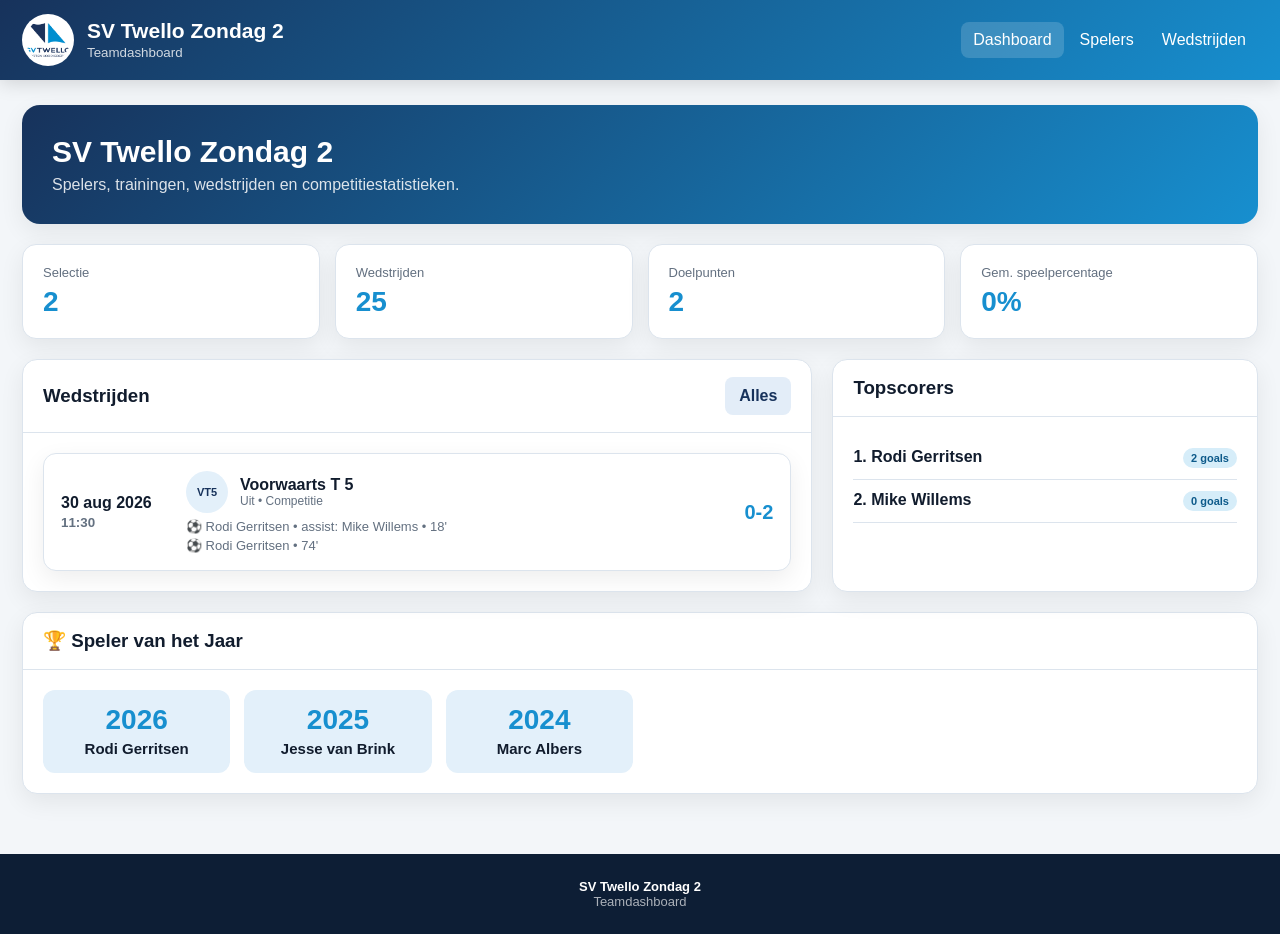
==== commit a60ea59b: "fix" ====
--- a/index.html
+++ b/index.html
@@ -376,6 +376,25 @@
     box-shadow: var(--shadow);
 }
 
+.opponent-info {
+    display: flex;
+    flex-direction: column;
+    gap: 6px;
+}
+
+.match-events {
+    font-size: 13px;
+    color: var(--muted);
+    display: grid;
+    gap: 4px;
+}
+
+.match-event {
+    display: flex;
+    align-items: center;
+    gap: 6px;
+}
+
 .match-date {
     font-weight: 700;
 }
@@ -956,156 +975,11 @@
 
 const defaultData = {
 
-    players: [
-
-        {
-            number: 1,
-            name: "Jan Jansen",
-            position: "Keeper",
-            training: 18,
-            trainingTotal: 20,
-            attendance: 15,
-            attendanceTotal: 18,
-            minutes: 1350,
-            maxMinutes: 1620,
-            goals: 0,
-            assists: 1,
-            yellow: 1,
-            red: 0
-        },
-
-        {
-            number: 9,
-            name: "Lars van Dijk",
-            position: "Aanvaller",
-            training: 19,
-            trainingTotal: 20,
-            attendance: 17,
-            attendanceTotal: 18,
-            minutes: 1495,
-            maxMinutes: 1620,
-            goals: 14,
-            assists: 7,
-            yellow: 1,
-            red: 0
-        },
-
-        {
-            number: 10,
-            name: "Mike Willems",
-            position: "Aanvaller",
-            training: 18,
-            trainingTotal: 20,
-            attendance: 16,
-            attendanceTotal: 18,
-            minutes: 1320,
-            maxMinutes: 1620,
-            goals: 11,
-            assists: 10,
-            yellow: 2,
-            red: 0
-        },
-
-        {
-            number: 6,
-            name: "Daan Meijer",
-            position: "Middenvelder",
-            training: 20,
-            trainingTotal: 20,
-            attendance: 18,
-            attendanceTotal: 18,
-            minutes: 1620,
-            maxMinutes: 1620,
-            goals: 7,
-            assists: 8,
-            yellow: 2,
-            red: 0
-        }
-
-    ],
-
-
-    matches: [
-
-        {
-            id: 1,
-            date: "2026-07-26",
-            time: "14:00",
-            opponent: "SV Apeldoorn",
-            location: "Uit",
-            competition: "Competitie",
-            score: "2 - 2"
-        },
-
-        {
-            id: 2,
-            date: "2026-08-02",
-            time: "14:00",
-            opponent: "FC Salland",
-            location: "Thuis",
-            competition: "Competitie",
-            score: "3 - 1"
-        },
-
-        {
-            id: 3,
-            date: "2026-08-16",
-            time: "14:00",
-            opponent: "SV Voorbeeld",
-            location: "Thuis",
-            competition: "Competitie",
-            score: ""
-        },
-
-        {
-            id: 4,
-            date: "2026-08-23",
-            time: "14:00",
-            opponent: "VV Voorbeeld",
-            location: "Uit",
-            competition: "Competitie",
-            score: ""
-        }
-
-    ],
-
-
-    standings: [
-
-        {
-            team: "SV Twello Zondag 2",
-            played: 2,
-            win: 1,
-            draw: 1,
-            loss: 0,
-            gf: 5,
-            ga: 3,
-            points: 4
-        },
-
-        {
-            team: "FC Deventer 2",
-            played: 2,
-            win: 1,
-            draw: 1,
-            loss: 0,
-            gf: 4,
-            ga: 2,
-            points: 4
-        },
-
-        {
-            team: "VV Voorbeeld 2",
-            played: 2,
-            win: 1,
-            draw: 0,
-            loss: 1,
-            gf: 4,
-            ga: 4,
-            points: 3
-        }
-
-    ]
+    players: [],
+
+    matches: [],
+
+    standings: []
 
 };
 
@@ -1681,24 +1555,40 @@
             </div>
 
 
-            <div class="opponent">
-
-                <div class="opponent-logo">
-                    ${initials}
+            <div class="opponent-info">
+
+                <div class="opponent">
+
+                    <div class="opponent-logo">
+                        ${initials}
+                    </div>
+
+                    <div>
+
+                        <strong>
+                            ${escapeHTML(m.opponent)}
+                        </strong>
+
+                        <span>
+                            ${m.location} •
+                            ${escapeHTML(m.competition)}
+                        </span>
+
+                    </div>
+
                 </div>
 
-                <div>
-
-                    <strong>
-                        ${escapeHTML(m.opponent)}
-                    </strong>
-
-                    <span>
-                        ${m.location} •
-                        ${escapeHTML(m.competition)}
-                    </span>
-
-                </div>
+                ${m.events?.length ? `
+                    <div class="match-events">
+                        ${m.events.map(event => `
+                            <div class="match-event">
+                                ⚽ ${escapeHTML(event.scorer)}
+                                ${event.assist ? `• assist: ${escapeHTML(event.assist)}` : ""}
+                                ${event.minute ? `• ${escapeHTML(event.minute)}'` : ""}
+                            </div>
+                        `).join("")}
+                    </div>
+                ` : ""}
 
             </div>
 
@@ -1828,6 +1718,101 @@
 }
 
 
+function buildPlayersFromMatchData(spelersData, wedstrijdenData) {
+
+    const players = (spelersData?.spelers || []).map(s => ({
+        number:          s.rugnummer,
+        name:            s.naam,
+        position:        s.positie,
+        training:        s.training        ?? 0,
+        trainingTotal:   s.trainingTotaal  ?? 0,
+        attendance:      s.wedstrijden     ?? 0,
+        attendanceTotal: s.wedstrijdenTotaal ?? 0,
+        minutes:         s.minuten         ?? 0,
+        maxMinutes:      s.minutenMax      ?? 0,
+        goals:           s.doelpunten      ?? 0,
+        assists:         s.assists         ?? 0,
+        yellow:          s.geelKaarten     ?? 0,
+        red:             s.roodKaarten     ?? 0
+    }));
+
+    const playersByName = new Map();
+
+    players.forEach(player => {
+        playersByName.set(
+            player.name.toLowerCase(),
+            player
+        );
+    });
+
+    (wedstrijdenData?.wedstrijden || []).forEach(w => {
+
+        const events = w.doelpunten || [];
+
+        events.forEach(event => {
+
+            const scorerName = String(event.speler || event.scorer || "").trim();
+            const assistName = String(event.assist || event.assistPlayer || "").trim();
+
+            if (!scorerName) return;
+
+            const key = scorerName.toLowerCase();
+
+            if (!playersByName.has(key)) {
+                playersByName.set(key, {
+                    number: playersByName.size + 1,
+                    name: scorerName,
+                    position: "Speler",
+                    training: 0,
+                    trainingTotal: 0,
+                    attendance: 0,
+                    attendanceTotal: 0,
+                    minutes: 0,
+                    maxMinutes: 0,
+                    goals: 0,
+                    assists: 0,
+                    yellow: 0,
+                    red: 0
+                });
+            }
+
+            const scorer = playersByName.get(key);
+            scorer.goals = Number(scorer.goals || 0) + 1;
+
+            if (assistName) {
+                const assistKey = assistName.toLowerCase();
+
+                if (!playersByName.has(assistKey)) {
+                    playersByName.set(assistKey, {
+                        number: playersByName.size + 1,
+                        name: assistName,
+                        position: "Speler",
+                        training: 0,
+                        trainingTotal: 0,
+                        attendance: 0,
+                        attendanceTotal: 0,
+                        minutes: 0,
+                        maxMinutes: 0,
+                        goals: 0,
+                        assists: 0,
+                        yellow: 0,
+                        red: 0
+                    });
+                }
+
+                const assistPlayer = playersByName.get(assistKey);
+                assistPlayer.assists = Number(assistPlayer.assists || 0) + 1;
+            }
+
+        });
+
+    });
+
+    return Array.from(playersByName.values());
+
+}
+
+
 /* =====================================================
    INITIALISATIE
 ===================================================== */
@@ -1845,6 +1830,12 @@
         // Vertaal het veld-formaat van wedstrijden.json naar intern formaat
         data.matches = wedstrijden.wedstrijden.map(w => {
             const isThuis = w.thuis === "SV Twello 2";
+            const events = (w.doelpunten || []).map(event => ({
+                scorer: event.speler || event.scorer || "",
+                assist: event.assist || event.assistPlayer || "",
+                minute: event.minuut || event.minute || ""
+            }));
+
             return {
                 id: w.id,
                 date: w.datum,
@@ -1852,28 +1843,14 @@
                 opponent: isThuis ? w.uit : w.thuis,
                 location: isThuis ? "Thuis" : "Uit",
                 competition: "Competitie",
-                score: w.uitslag || ""
+                score: w.uitslag || "",
+                events
             };
         });
     }
 
-    if (spelers?.spelers?.length) {
-        // Vertaal veld-formaat van spelers.json naar intern formaat
-        data.players = spelers.spelers.map(s => ({
-            number:          s.rugnummer,
-            name:            s.naam,
-            position:        s.positie,
-            training:        s.training        ?? 0,
-            trainingTotal:   s.trainingTotaal  ?? 0,
-            attendance:      s.wedstrijden     ?? 0,
-            attendanceTotal: s.wedstrijdenTotaal ?? 0,
-            minutes:         s.minuten         ?? 0,
-            maxMinutes:      s.minutenMax      ?? 0,
-            goals:           s.doelpunten      ?? 0,
-            assists:         s.assists         ?? 0,
-            yellow:          s.geelKaarten     ?? 0,
-            red:             s.roodKaarten     ?? 0
-        }));
+    if (spelers?.spelers?.length || wedstrijden?.wedstrijden) {
+        data.players = buildPlayersFromMatchData(spelers, wedstrijden);
     }
 
     if (svhj?.winnaars) {
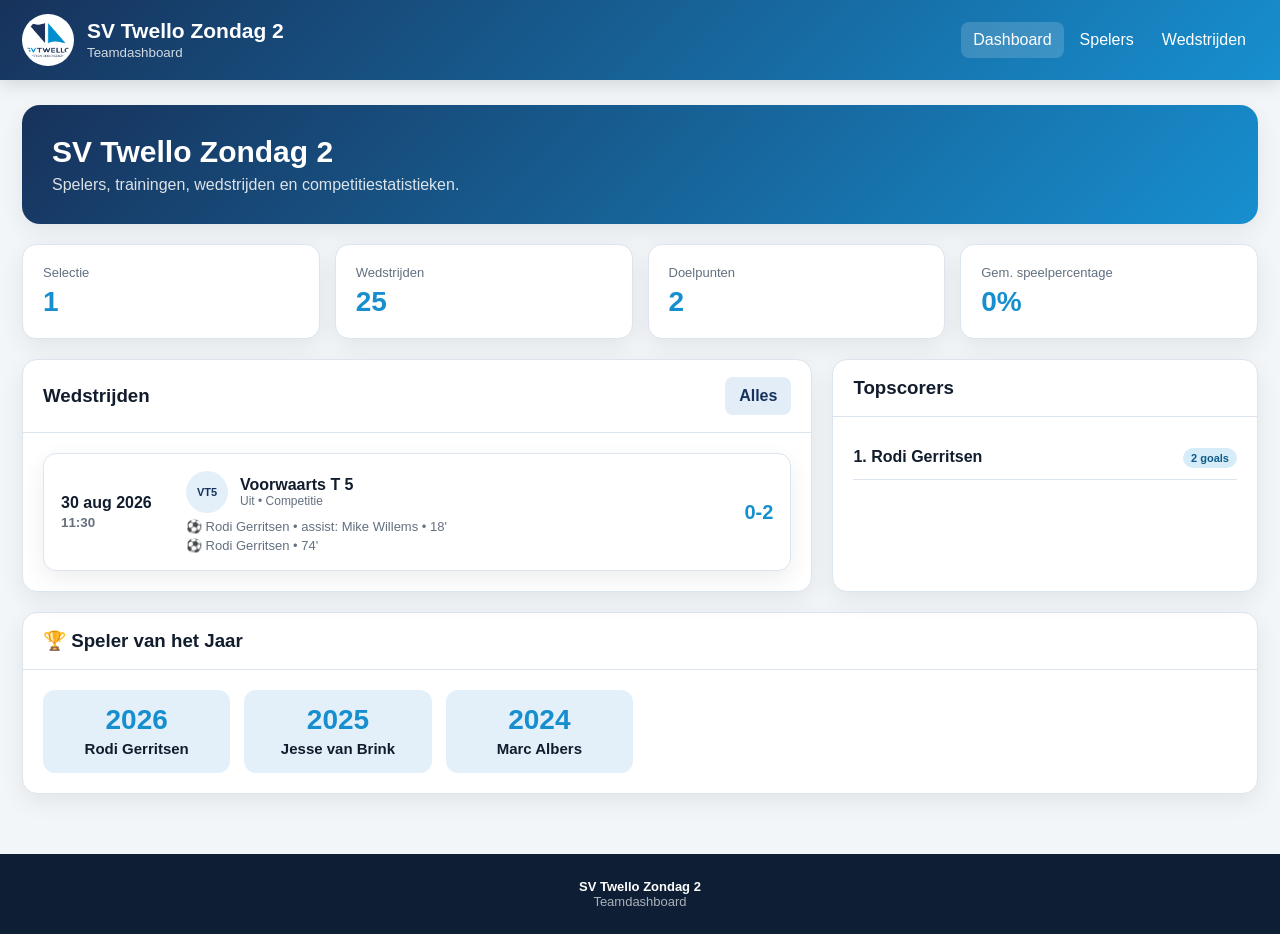
==== commit 3391da7b: "fix" ====
--- a/index.html
+++ b/index.html
@@ -1326,6 +1326,10 @@
                             <span class="player-position">
                                 ${escapeHTML(p.position)}
                             </span>
+
+                            <div style="margin-top:6px;color:var(--muted);font-size:12px;">
+                                ⚽ ${p.goals} • 🅰 ${p.assists} • 🟨 ${p.yellow || 0} • 🟥 ${p.red || 0}
+                            </div>
 
                         </div>
 
@@ -1718,6 +1722,13 @@
 }
 
 
+function normalizeName(value) {
+    return String(value ?? "")
+        .trim()
+        .toLowerCase();
+}
+
+
 function buildPlayersFromMatchData(spelersData, wedstrijdenData) {
 
     const players = (spelersData?.spelers || []).map(s => ({
@@ -1730,78 +1741,66 @@
         attendanceTotal: s.wedstrijdenTotaal ?? 0,
         minutes:         s.minuten         ?? 0,
         maxMinutes:      s.minutenMax      ?? 0,
-        goals:           s.doelpunten      ?? 0,
-        assists:         s.assists         ?? 0,
-        yellow:          s.geelKaarten     ?? 0,
-        red:             s.roodKaarten     ?? 0
+        goals:           0,
+        assists:         0,
+        yellow:          0,
+        red:             0
     }));
 
     const playersByName = new Map();
 
     players.forEach(player => {
         playersByName.set(
-            player.name.toLowerCase(),
+            normalizeName(player.name),
             player
         );
     });
 
     (wedstrijdenData?.wedstrijden || []).forEach(w => {
 
-        const events = w.doelpunten || [];
-
-        events.forEach(event => {
+        (w.doelpunten || []).forEach(event => {
 
             const scorerName = String(event.speler || event.scorer || "").trim();
             const assistName = String(event.assist || event.assistPlayer || "").trim();
 
             if (!scorerName) return;
 
-            const key = scorerName.toLowerCase();
+            const key = normalizeName(scorerName);
 
             if (!playersByName.has(key)) {
-                playersByName.set(key, {
-                    number: playersByName.size + 1,
-                    name: scorerName,
-                    position: "Speler",
-                    training: 0,
-                    trainingTotal: 0,
-                    attendance: 0,
-                    attendanceTotal: 0,
-                    minutes: 0,
-                    maxMinutes: 0,
-                    goals: 0,
-                    assists: 0,
-                    yellow: 0,
-                    red: 0
-                });
+                return;
             }
 
             const scorer = playersByName.get(key);
             scorer.goals = Number(scorer.goals || 0) + 1;
 
             if (assistName) {
-                const assistKey = assistName.toLowerCase();
-
-                if (!playersByName.has(assistKey)) {
-                    playersByName.set(assistKey, {
-                        number: playersByName.size + 1,
-                        name: assistName,
-                        position: "Speler",
-                        training: 0,
-                        trainingTotal: 0,
-                        attendance: 0,
-                        attendanceTotal: 0,
-                        minutes: 0,
-                        maxMinutes: 0,
-                        goals: 0,
-                        assists: 0,
-                        yellow: 0,
-                        red: 0
-                    });
+                const assistKey = normalizeName(assistName);
+                const assistPlayer = playersByName.get(assistKey);
+
+                if (assistPlayer) {
+                    assistPlayer.assists = Number(assistPlayer.assists || 0) + 1;
                 }
-
-                const assistPlayer = playersByName.get(assistKey);
-                assistPlayer.assists = Number(assistPlayer.assists || 0) + 1;
+            }
+
+        });
+
+        (w.karten || []).forEach(event => {
+
+            const playerName = String(event.speler || event.player || "").trim();
+            const cardType = String(event.type || "").trim().toLowerCase();
+
+            if (!playerName) return;
+
+            const key = normalizeName(playerName);
+            const player = playersByName.get(key);
+
+            if (!player) return;
+
+            if (cardType === "rood" || cardType === "rode") {
+                player.red = Number(player.red || 0) + 1;
+            } else if (cardType === "geel" || cardType === "yellow") {
+                player.yellow = Number(player.yellow || 0) + 1;
             }
 
         });
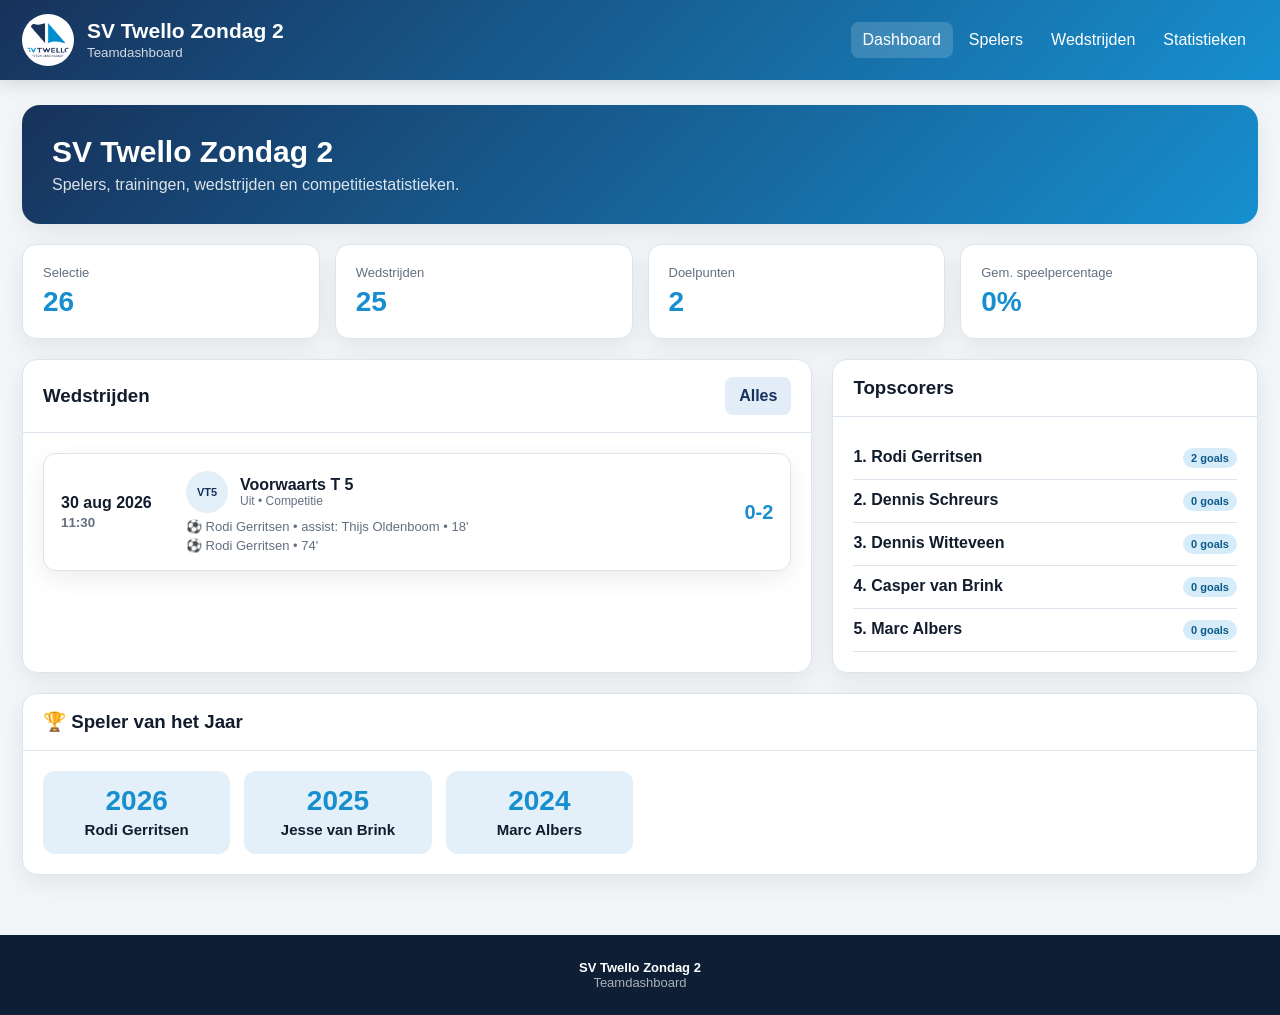
==== commit 79c63f37: "r" ====
--- a/index.html
+++ b/index.html
@@ -1,1866 +1,13 @@
 <!DOCTYPE html>
 <html lang="nl">
 <head>
-<meta charset="UTF-8">
-<meta name="viewport" content="width=device-width, initial-scale=1.0">
-<meta name="theme-color" content="#08783f">
-<title>SV Twello Zondag 2</title>
-
-<style>
-:root {
-    --green: #178fcf;
-    --green-dark: #17325b;
-    --green-light: #e3f0fa;
-    --white: #fff;
-    --bg: #f3f6f9;
-    --text: #111c2d;
-    --muted: #637080;
-    --border: #dce4ed;
-    --red: #d64545;
-    --yellow: #e4b83d;
-    --blue: #178fcf;
-    --shadow: 0 8px 25px rgba(0,0,0,.07);
-}
-
-* {
-    box-sizing: border-box;
-}
-
-body {
-    margin: 0;
-    font-family: Inter, Arial, sans-serif;
-    background: var(--bg);
-    color: var(--text);
-}
-
-button,
-input,
-select {
-    font: inherit;
-}
-
-button {
-    cursor: pointer;
-}
-
-header {
-    background: linear-gradient(
-        135deg,
-        var(--green-dark),
-        var(--green)
-    );
-    color: white;
-    position: sticky;
-    top: 0;
-    z-index: 100;
-    box-shadow: 0 3px 18px rgba(0,0,0,.15);
-}
-
-.header-inner {
-    max-width: 1450px;
-    margin: auto;
-    padding: 14px 22px;
-    display: flex;
-    justify-content: space-between;
-    align-items: center;
-    gap: 20px;
-}
-
-.brand {
-    display: flex;
-    align-items: center;
-    gap: 13px;
-}
-
-.logo {
-    width: 52px;
-    height: 52px;
-    border-radius: 50%;
-    background: white;
-    object-fit: contain;
-    padding: 4px;
-}
-
-.brand h1 {
-    margin: 0;
-    font-size: 21px;
-}
-
-.brand small {
-    opacity: .8;
-}
-
-nav {
-    display: flex;
-    gap: 4px;
-    overflow-x: auto;
-}
-
-nav button {
-    color: white;
-    background: transparent;
-    border: 0;
-    border-radius: 8px;
-    padding: 9px 12px;
-    white-space: nowrap;
-}
-
-nav button:hover,
-nav button.active {
-    background: rgba(255,255,255,.16);
-}
-
-main {
-    max-width: 1450px;
-    margin: auto;
-    padding: 25px 22px 60px;
-}
-
-.page {
-    display: none;
-}
-
-.page.active {
-    display: block;
-}
-
-.hero {
-    color: white;
-    background: linear-gradient(
-        135deg,
-        var(--green-dark),
-        var(--green)
-    );
-    padding: 30px;
-    border-radius: 18px;
-    margin-bottom: 20px;
-    box-shadow: var(--shadow);
-}
-
-.hero h2 {
-    margin: 0 0 7px;
-    font-size: 30px;
-}
-
-.hero p {
-    margin: 0;
-    opacity: .85;
-}
-
-.stats-grid {
-    display: grid;
-    grid-template-columns: repeat(4,1fr);
-    gap: 15px;
-    margin-bottom: 20px;
-}
-
-.stat {
-    background: white;
-    border: 1px solid var(--border);
-    border-radius: 14px;
-    padding: 20px;
-    box-shadow: var(--shadow);
-}
-
-.stat-label {
-    color: var(--muted);
-    font-size: 13px;
-}
-
-.stat-value {
-    margin-top: 6px;
-    color: var(--green);
-    font-size: 28px;
-    font-weight: 800;
-}
-
-.grid-2 {
-    display: grid;
-    grid-template-columns: 1.3fr .7fr;
-    gap: 20px;
-}
-
-.card {
-    background: white;
-    border: 1px solid var(--border);
-    border-radius: 15px;
-    box-shadow: var(--shadow);
-    overflow: hidden;
-}
-
-.card-header {
-    padding: 17px 20px;
-    border-bottom: 1px solid var(--border);
-    display: flex;
-    justify-content: space-between;
-    align-items: center;
-    gap: 10px;
-}
-
-.card-header h3 {
-    margin: 0;
-}
-
-.card-body {
-    padding: 20px;
-}
-
-.page-title {
-    margin-bottom: 20px;
-}
-
-.page-title h2 {
-    margin: 0;
-    font-size: 29px;
-}
-
-.page-title p {
-    color: var(--muted);
-}
-
-.toolbar {
-    display: flex;
-    flex-wrap: wrap;
-    gap: 10px;
-    margin-bottom: 18px;
-}
-
-.input,
-.select {
-    border: 1px solid var(--border);
-    background: white;
-    border-radius: 9px;
-    padding: 10px 12px;
-    outline: none;
-}
-
-.input:focus,
-.select:focus {
-    border-color: var(--green);
-}
-
-.btn {
-    border: 0;
-    border-radius: 8px;
-    padding: 10px 14px;
-    background: var(--green);
-    color: white;
-    font-weight: 700;
-}
-
-.btn:hover {
-    background: var(--green-dark);
-}
-
-.btn.secondary {
-    background: #e3edf8;
-    color: var(--green-dark);
-}
-
-.btn.danger {
-    background: var(--red);
-}
-
-.btn.blue {
-    background: var(--blue);
-}
-
-.table-wrapper {
-    overflow-x: auto;
-}
-
-table {
-    width: 100%;
-    border-collapse: collapse;
-    min-width: 900px;
-}
-
-th,
-td {
-    padding: 12px;
-    border-bottom: 1px solid var(--border);
-    text-align: left;
-}
-
-th {
-    background: #f5f8fc;
-    color: var(--muted);
-    font-size: 12px;
-    text-transform: uppercase;
-}
-
-tbody tr:hover {
-    background: #f0f5fc;
-}
-
-.player {
-    display: flex;
-    align-items: center;
-    gap: 10px;
-    min-width: 180px;
-}
-
-.number {
-    width: 33px;
-    height: 33px;
-    border-radius: 8px;
-    display: grid;
-    place-items: center;
-    background: var(--green-light);
-    color: var(--green-dark);
-    font-weight: 800;
-}
-
-.player-name {
-    font-weight: 700;
-}
-
-.player-position {
-    display: block;
-    color: var(--muted);
-    font-size: 11px;
-    margin-top: 2px;
-}
-
-.progress {
-    width: 100px;
-    height: 7px;
-    background: #cce0f0;
-    border-radius: 10px;
-    overflow: hidden;
-    margin-top: 5px;
-}
-
-.progress-bar {
-    height: 100%;
-    background: var(--green);
-}
-
-.badge {
-    display: inline-block;
-    border-radius: 99px;
-    padding: 4px 8px;
-    font-size: 11px;
-    font-weight: 700;
-}
-
-.badge.green {
-    background: #d6edf9;
-    color: #0d5a8a;
-}
-
-.badge.yellow {
-    background: #fff3c8;
-    color: #816000;
-}
-
-.badge.red {
-    background: #fde7e7;
-    color: #a62626;
-}
-
-.matches {
-    display: grid;
-    gap: 12px;
-}
-
-.match {
-    display: grid;
-    grid-template-columns: 110px 1fr 110px;
-    align-items: center;
-    gap: 15px;
-    padding: 17px;
-    background: white;
-    border: 1px solid var(--border);
-    border-radius: 13px;
-    box-shadow: var(--shadow);
-}
-
-.opponent-info {
-    display: flex;
-    flex-direction: column;
-    gap: 6px;
-}
-
-.match-events {
-    font-size: 13px;
-    color: var(--muted);
-    display: grid;
-    gap: 4px;
-}
-
-.match-event {
-    display: flex;
-    align-items: center;
-    gap: 6px;
-}
-
-.match-date {
-    font-weight: 700;
-}
-
-.match-date small {
-    display: block;
-    color: var(--muted);
-    margin-top: 3px;
-}
-
-.opponent {
-    display: flex;
-    align-items: center;
-    gap: 12px;
-}
-
-.opponent-logo {
-    width: 42px;
-    height: 42px;
-    border-radius: 50%;
-    background: var(--green-light);
-    color: var(--green-dark);
-    display: grid;
-    place-items: center;
-    font-size: 11px;
-    font-weight: 800;
-}
-
-.opponent span {
-    display: block;
-    color: var(--muted);
-    font-size: 12px;
-}
-
-.score {
-    text-align: right;
-    font-weight: 900;
-    font-size: 20px;
-}
-
-.score.win {
-    color: var(--green);
-}
-
-.score.draw {
-    color: var(--yellow);
-}
-
-.score.loss {
-    color: var(--red);
-}
-
-.modal {
-    display: none;
-    position: fixed;
-    inset: 0;
-    z-index: 500;
-    background: rgba(0,0,0,.58);
-    place-items: center;
-    padding: 20px;
-}
-
-.modal.show {
-    display: grid;
-}
-
-.modal-content {
-    background: white;
-    width: min(750px,100%);
-    max-height: 92vh;
-    overflow-y: auto;
-    border-radius: 16px;
-}
-
-.modal-header {
-    padding: 18px 20px;
-    border-bottom: 1px solid var(--border);
-    display: flex;
-    justify-content: space-between;
-    align-items: center;
-}
-
-.modal-header h3 {
-    margin: 0;
-}
-
-.close {
-    border: 0;
-    border-radius: 50%;
-    width: 34px;
-    height: 34px;
-}
-
-.modal-body {
-    padding: 20px;
-}
-
-.form-grid {
-    display: grid;
-    grid-template-columns: repeat(2,1fr);
-    gap: 14px;
-}
-
-.form-group {
-    display: flex;
-    flex-direction: column;
-    gap: 6px;
-}
-
-.form-group.full {
-    grid-column: 1/-1;
-}
-
-.form-group label {
-    font-size: 13px;
-    font-weight: 700;
-}
-
-.form-group input,
-.form-group select {
-    padding: 10px;
-    border: 1px solid var(--border);
-    border-radius: 8px;
-}
-
-.form-actions {
-    display: flex;
-    justify-content: flex-end;
-    gap: 10px;
-    margin-top: 20px;
-}
-
-
-
-.empty {
-    padding: 35px;
-    text-align: center;
-    color: var(--muted);
-}
-
-footer {
-    background: #0d1e35;
-    color: white;
-    text-align: center;
-    padding: 25px;
-    font-size: 13px;
-}
-
-footer span {
-    opacity: .65;
-}
-
-.toast {
-    position: fixed;
-    right: 20px;
-    bottom: 20px;
-    z-index: 1000;
-    background: #0d1e35;
-    color: white;
-    padding: 13px 17px;
-    border-radius: 9px;
-    display: none;
-    box-shadow: var(--shadow);
-}
-
-.toast.show {
-    display: block;
-}
-
-@media(max-width:1000px) {
-    .stats-grid {
-        grid-template-columns: repeat(2,1fr);
-    }
-
-    .grid-2 {
-        grid-template-columns: 1fr;
-    }
-}
-
-@media(max-width:700px) {
-    .header-inner {
-        flex-direction: column;
-        align-items: flex-start;
-    }
-
-    nav {
-        width: 100%;
-    }
-
-    main {
-        padding: 18px 12px 45px;
-    }
-
-    .stats-grid {
-        grid-template-columns: repeat(2,1fr);
-        gap: 10px;
-    }
-
-    .hero {
-        padding: 22px;
-    }
-
-    .hero h2 {
-        font-size: 25px;
-    }
-
-    .match {
-        grid-template-columns: 1fr auto;
-    }
-
-    .match-date {
-        grid-column: 1/-1;
-    }
-
-    .form-grid {
-        grid-template-columns: 1fr;
-    }
-
-    .form-group.full {
-        grid-column: auto;
-    }
-}
-</style>
+  <meta charset="UTF-8">
+  <meta name="viewport" content="width=device-width, initial-scale=1.0">
+  <meta http-equiv="refresh" content="0; url=SVTwello/index.html">
+  <title>SV Twello Zondag 2</title>
 </head>
-
-
 <body>
-
-<header>
-
-<div class="header-inner">
-
-    <div class="brand">
-
-        <img
-            src="SV Twello_RGB.png"
-            alt="SV Twello logo"
-            class="logo"
-        >
-
-        <div>
-            <h1>SV Twello Zondag 2</h1>
-            <small>Teamdashboard</small>
-        </div>
-
-    </div>
-
-
-    <nav>
-
-        <button class="nav-btn active"
-                data-page="dashboard">
-            Dashboard
-        </button>
-
-        <button class="nav-btn"
-                data-page="spelers">
-            Spelers
-        </button>
-
-        <button class="nav-btn"
-                data-page="wedstrijden">
-            Wedstrijden
-        </button>
-
-    </nav>
-
-</div>
-
-</header>
-
-
-<main>
-
-
-<!-- =====================================
-     DASHBOARD
-====================================== -->
-
-<section id="dashboard" class="page active">
-
-    <div class="hero">
-
-        <h2>SV Twello Zondag 2</h2>
-
-        <p>
-            Spelers, trainingen, wedstrijden en
-            competitiestatistieken.
-        </p>
-
-    </div>
-
-
-    <div class="stats-grid">
-
-        <div class="stat">
-            <div class="stat-label">Selectie</div>
-            <div class="stat-value"
-                 id="statPlayers">
-                0
-            </div>
-        </div>
-
-        <div class="stat">
-            <div class="stat-label">Wedstrijden</div>
-            <div class="stat-value"
-                 id="statMatches">
-                0
-            </div>
-        </div>
-
-        <div class="stat">
-            <div class="stat-label">Doelpunten</div>
-            <div class="stat-value"
-                 id="statGoals">
-                0
-            </div>
-        </div>
-
-        <div class="stat">
-            <div class="stat-label">Gem. speelpercentage</div>
-            <div class="stat-value"
-                 id="statPercentage">
-                0%
-            </div>
-        </div>
-
-    </div>
-
-
-    <div class="grid-2">
-
-        <div class="card">
-
-            <div class="card-header">
-                <h3>Wedstrijden</h3>
-
-                <button class="btn secondary"
-                        onclick="showPage('wedstrijden')">
-                    Alles
-                </button>
-            </div>
-
-            <div class="card-body">
-
-                <div class="matches"
-                     id="dashboardMatches">
-                </div>
-
-            </div>
-
-        </div>
-
-
-        <div class="card">
-
-            <div class="card-header">
-                <h3>Topscorers</h3>
-            </div>
-
-            <div class="card-body">
-
-                <div id="topScorers"></div>
-
-            </div>
-
-        </div>
-
-    </div>
-
-
-    <div class="card" style="margin-top:20px">
-
-        <div class="card-header">
-            <h3>🏆 Speler van het Jaar</h3>
-        </div>
-
-        <div class="card-body">
-            <div id="spelerVanHetJaar"
-                 style="display:grid;grid-template-columns:repeat(auto-fill,minmax(180px,1fr));gap:14px">
-            </div>
-        </div>
-
-    </div>
-
-</section>
-
-
-<!-- =====================================
-     SPELERS
-====================================== -->
-
-<section id="spelers" class="page">
-
-    <div class="page-title">
-
-        <h2>Spelers</h2>
-
-        <p>
-            Overzicht van de actuele spelersstatistieken.
-        </p>
-
-    </div>
-
-
-    <div class="toolbar">
-
-        <input
-            id="playerSearch"
-            class="input"
-            placeholder="Zoek speler..."
-        >
-
-        <select id="positionFilter"
-                class="select">
-
-            <option value="all">
-                Alle posities
-            </option>
-
-            <option value="Keeper">
-                Keeper
-            </option>
-
-            <option value="Verdediger">
-                Verdediger
-            </option>
-
-            <option value="Middenvelder">
-                Middenvelder
-            </option>
-
-            <option value="Aanvaller">
-                Aanvaller
-            </option>
-
-        </select>
-
-        <select id="sortPlayers"
-                class="select">
-
-            <option value="number">
-                Rugnummer
-            </option>
-
-            <option value="minutes">
-                Speelminuten
-            </option>
-
-            <option value="goals">
-                Doelpunten
-            </option>
-
-            <option value="assists">
-                Assists
-            </option>
-
-            <option value="percentage">
-                Speelpercentage
-            </option>
-
-        </select>
-
-    </div>
-
-
-    <div class="card">
-
-        <div class="table-wrapper">
-
-            <table>
-
-                <thead>
-
-                <tr>
-                    <th>Speler</th>
-                    <th>Training</th>
-                    <th>Wedstrijd</th>
-                    <th>Speelpercentage</th>
-                    <th>Minuten</th>
-                    <th>Goals</th>
-                    <th>Assists</th>
-                    <th>Kaarten</th>
-                    <th></th>
-                </tr>
-
-                </thead>
-
-                <tbody id="playersTable"></tbody>
-
-            </table>
-
-        </div>
-
-    </div>
-
-</section>
-
-
-<!-- =====================================
-     WEDSTRIJDEN
-====================================== -->
-
-<section id="wedstrijden" class="page">
-
-    <div class="page-title">
-
-        <h2>Wedstrijden</h2>
-
-        <p>
-            Programma en gespeelde wedstrijden.
-        </p>
-
-    </div>
-
-
-    <div class="toolbar">
-
-        <select id="matchFilter"
-                class="select">
-
-            <option value="all">
-                Alle wedstrijden
-            </option>
-
-            <option value="played">
-                Gespeeld
-            </option>
-
-            <option value="upcoming">
-                Komend
-            </option>
-
-        </select>
-
-    </div>
-
-
-    <div class="matches"
-         id="matchesList">
-    </div>
-
-</section>
-
-</main>
-
-
-<footer>
-
-<strong>SV Twello Zondag 2</strong>
-
-<br>
-
-<span>
-Teamdashboard
-</span>
-
-</footer>
-
-
-<div class="toast"
-     id="toast">
-    Opgeslagen
-</div>
-
-
-<script>
-/* =====================================================
-   INSTELLINGEN
-===================================================== */
-
-
-
-
-/* =====================================================
-   STARTDATA
-===================================================== */
-
-const defaultData = {
-
-    players: [],
-
-    matches: [],
-
-    standings: []
-
-};
-
-
-/* =====================================================
-   LOCAL STORAGE
-===================================================== */
-
-let data;
-
-
-function loadData() {
-
-    const saved =
-        localStorage.getItem("svTwelloZondag2");
-
-    if (saved) {
-
-        try {
-
-            data = JSON.parse(saved);
-
-        } catch {
-
-            data = structuredClone(defaultData);
-
-        }
-
-    } else {
-
-        data = structuredClone(defaultData);
-
-    }
-
-}
-
-
-function saveData() {
-
-    localStorage.setItem(
-        "svTwelloZondag2",
-        JSON.stringify(data)
-    );
-
-    showToast("Gegevens opgeslagen");
-
-    renderAll();
-
-}
-
-
-/* =====================================================
-   NAVIGATIE
-===================================================== */
-
-document
-    .querySelectorAll(".nav-btn")
-    .forEach(button => {
-
-        button.addEventListener("click", () => {
-
-            showPage(button.dataset.page);
-
-        });
-
-    });
-
-
-function showPage(pageName) {
-
-    document
-        .querySelectorAll(".page")
-        .forEach(page => {
-            page.classList.remove("active");
-        });
-
-
-    document
-        .querySelectorAll(".nav-btn")
-        .forEach(button => {
-            button.classList.remove("active");
-        });
-
-
-    const page =
-        document.getElementById(pageName);
-
-    if (page) {
-        page.classList.add("active");
-    }
-
-
-    const nav =
-        document.querySelector(
-            `.nav-btn[data-page="${pageName}"]`
-        );
-
-    if (nav) {
-        nav.classList.add("active");
-    }
-
-}
-
-
-/* =====================================================
-   SPEELPERCENTAGE
-===================================================== */
-
-function getPercentage(player) {
-
-    if (!player.maxMinutes ||
-        player.maxMinutes <= 0) {
-
-        return 0;
-
-    }
-
-    return Math.min(
-        100,
-        Math.round(
-            (player.minutes /
-             player.maxMinutes) * 100
-        )
-    );
-
-}
-
-
-/* =====================================================
-   DASHBOARD
-===================================================== */
-
-function renderDashboard() {
-
-    document.getElementById("statPlayers")
-        .textContent =
-        data.players.length;
-
-
-    document.getElementById("statMatches")
-        .textContent =
-        data.matches.length;
-
-
-    const goals =
-        data.players.reduce(
-            (sum,p) => sum + Number(p.goals || 0),
-            0
-        );
-
-
-    document.getElementById("statGoals")
-        .textContent = goals;
-
-
-    let percentage = 0;
-
-    if (data.players.length) {
-
-        percentage =
-            data.players.reduce(
-                (sum,p) =>
-                    sum + getPercentage(p),
-                0
-            ) / data.players.length;
-
-    }
-
-
-    document.getElementById("statPercentage")
-        .textContent =
-        Math.round(percentage) + "%";
-
-
-    const played =
-        data.matches
-            .filter(m => m.score)
-            .slice(-4)
-            .reverse();
-
-    // Toon eerstvolgende wedstrijden als er nog geen uitslagen zijn
-    const upcoming =
-        data.matches
-            .filter(m => !m.score)
-            .sort((a, b) => a.date.localeCompare(b.date))
-            .slice(0, 4);
-
-    const dashboardMatches = played.length ? played : upcoming;
-
-    document.getElementById("dashboardMatches")
-        .innerHTML =
-        dashboardMatches.length
-        ? dashboardMatches.map(matchHTML).join("")
-        : `<div class="empty">
-             Geen wedstrijden gevonden.
-           </div>`;
-
-
-    const top =
-        [...data.players]
-            .sort(
-                (a,b) =>
-                    Number(b.goals) -
-                    Number(a.goals)
-            )
-            .slice(0,5);
-
-
-    document.getElementById("topScorers")
-        .innerHTML =
-        top.map((p,i) => `
-
-            <div style="
-                display:flex;
-                justify-content:space-between;
-                padding:11px 0;
-                border-bottom:1px solid var(--border);
-            ">
-
-                <strong>
-                    ${i+1}. ${escapeHTML(p.name)}
-                </strong>
-
-                <span class="badge green">
-                    ${p.goals} goals
-                </span>
-
-            </div>
-
-        `).join("");
-
-}
-
-
-/* =====================================================
-   SPELERS
-===================================================== */
-
-function renderPlayers() {
-
-    const search =
-        document
-            .getElementById("playerSearch")
-            .value
-            .toLowerCase();
-
-
-    const position =
-        document
-            .getElementById("positionFilter")
-            .value;
-
-
-    const sort =
-        document
-            .getElementById("sortPlayers")
-            .value;
-
-
-    let players =
-        data.players.filter(p => {
-
-            const searchMatch =
-                p.name
-                    .toLowerCase()
-                    .includes(search);
-
-            const positionMatch =
-                position === "all" ||
-                p.position === position;
-
-            return searchMatch &&
-                   positionMatch;
-
-        });
-
-
-    players.sort((a,b) => {
-
-        if (sort === "number") {
-            return Number(a.number) -
-                   Number(b.number);
-        }
-
-        if (sort === "percentage") {
-            return getPercentage(b) -
-                   getPercentage(a);
-        }
-
-        return Number(b[sort] || 0) -
-               Number(a[sort] || 0);
-
-    });
-
-
-    const table =
-        document.getElementById(
-            "playersTable"
-        );
-
-
-    if (!players.length) {
-
-        table.innerHTML = `
-            <tr>
-                <td colspan="9">
-                    <div class="empty">
-                        Geen spelers gevonden.
-                    </div>
-                </td>
-            </tr>
-        `;
-
-        return;
-
-    }
-
-
-    table.innerHTML =
-        players.map(p => {
-
-            const percentage =
-                getPercentage(p);
-
-
-            return `
-
-            <tr>
-
-                <td>
-
-                    <div class="player">
-
-                        <div class="number">
-                            ${p.number}
-                        </div>
-
-                        <div>
-
-                            <div class="player-name">
-                                ${escapeHTML(p.name)}
-                            </div>
-
-                            <span class="player-position">
-                                ${escapeHTML(p.position)}
-                            </span>
-
-                            <div style="margin-top:6px;color:var(--muted);font-size:12px;">
-                                ⚽ ${p.goals} • 🅰 ${p.assists} • 🟨 ${p.yellow || 0} • 🟥 ${p.red || 0}
-                            </div>
-
-                        </div>
-
-                    </div>
-
-                </td>
-
-
-                <td>
-                    ${p.training}/${p.trainingTotal}
-                </td>
-
-
-                <td>
-                    ${p.attendance}/${p.attendanceTotal}
-                </td>
-
-
-                <td>
-
-                    <strong>
-                        ${percentage}%
-                    </strong>
-
-                    <div class="progress">
-                        <div
-                            class="progress-bar"
-                            style="width:${percentage}%">
-                        </div>
-                    </div>
-
-                </td>
-
-
-                <td>
-                    ${p.minutes}
-                </td>
-
-
-                <td>
-                    <strong>${p.goals}</strong>
-                </td>
-
-
-                <td>
-                    ${p.assists}
-                </td>
-
-
-                <td>
-
-                    ${
-                        p.yellow
-                        ? `<span class="badge yellow">
-                            🟨 ${p.yellow}
-                           </span>`
-                        : ""
-                    }
-
-                    ${
-                        p.red
-                        ? `<span class="badge red">
-                            🟥 ${p.red}
-                           </span>`
-                        : ""
-                    }
-
-                    ${
-                        !p.yellow && !p.red
-                        ? "—"
-                        : ""
-                    }
-
-                </td>
-
-
-                <td>
-
-                    <button
-                        class="btn"
-                        onclick="viewPlayer(${p.number})">
-                        Details
-                    </button>
-
-                </td>
-
-            </tr>
-
-            `;
-
-        }).join("");
-
-}
-
-
-/* =====================================================
-   WEDSTRIJDEN
-===================================================== */
-
-function renderMatches() {
-
-    const filter =
-        document.getElementById(
-            "matchFilter"
-        ).value;
-
-
-    const today =
-        new Date().toISOString()
-            .split("T")[0];
-
-
-    let matches =
-        [...data.matches];
-
-
-    if (filter === "played") {
-
-        matches =
-            matches.filter(
-                m => m.score
-            );
-
-    }
-
-
-    if (filter === "upcoming") {
-
-        matches =
-            matches.filter(
-                m =>
-                    m.date >= today &&
-                    !m.score
-            );
-
-    }
-
-
-    matches.sort(
-        (a,b) =>
-            a.date.localeCompare(b.date)
-    );
-
-
-    document.getElementById(
-        "matchesList"
-    ).innerHTML =
-
-        matches.length
-        ? matches.map(matchHTML).join("")
-        : `<div class="empty">
-            Geen wedstrijden gevonden.
-           </div>`;
-
-}
-
-
-function matchHTML(m) {
-
-    const initials =
-        m.opponent
-            .split(" ")
-            .map(x => x[0])
-            .join("")
-            .substring(0,3)
-            .toUpperCase();
-
-
-    let scoreClass = "";
-
-    if (m.score) {
-
-        const numbers =
-            m.score.match(/\d+/g);
-
-        if (numbers &&
-            numbers.length >= 2) {
-
-            const home =
-                Number(numbers[0]);
-
-            const away =
-                Number(numbers[1]);
-
-
-            if (m.location === "Thuis") {
-
-                if (home > away)
-                    scoreClass = "win";
-
-                if (home < away)
-                    scoreClass = "loss";
-
-                if (home === away)
-                    scoreClass = "draw";
-
-            } else {
-
-                if (home > away)
-                    scoreClass = "loss";
-
-                if (home < away)
-                    scoreClass = "win";
-
-                if (home === away)
-                    scoreClass = "draw";
-
-            }
-
-        }
-
-    }
-
-
-    return `
-
-        <div class="match">
-
-            <div class="match-date">
-
-                ${formatDate(m.date)}
-
-                <small>
-                    ${m.time || ""}
-                </small>
-
-            </div>
-
-
-            <div class="opponent-info">
-
-                <div class="opponent">
-
-                    <div class="opponent-logo">
-                        ${initials}
-                    </div>
-
-                    <div>
-
-                        <strong>
-                            ${escapeHTML(m.opponent)}
-                        </strong>
-
-                        <span>
-                            ${m.location} •
-                            ${escapeHTML(m.competition)}
-                        </span>
-
-                    </div>
-
-                </div>
-
-                ${m.events?.length ? `
-                    <div class="match-events">
-                        ${m.events.map(event => `
-                            <div class="match-event">
-                                ⚽ ${escapeHTML(event.scorer)}
-                                ${event.assist ? `• assist: ${escapeHTML(event.assist)}` : ""}
-                                ${event.minute ? `• ${escapeHTML(event.minute)}'` : ""}
-                            </div>
-                        `).join("")}
-                    </div>
-                ` : ""}
-
-            </div>
-
-
-            <div class="score ${scoreClass}">
-
-                ${m.score || "vs"}
-
-            </div>
-
-        </div>
-
-    `;
-
-}
-
-
-/* =====================================================
-   SPELER VAN HET JAAR
-===================================================== */
-
-function renderSpelerVanHetJaar(winnaars) {
-
-    const container =
-        document.getElementById(
-            "spelerVanHetJaar"
-        );
-
-    if (!container) return;
-
-    container.innerHTML =
-        [...winnaars]
-            .sort((a, b) => b.jaar - a.jaar)
-            .map(w => `
-                <div style="
-                    background:var(--green-light);
-                    border-radius:12px;
-                    padding:16px;
-                    text-align:center;
-                ">
-                    <div style="
-                        font-size:28px;
-                        font-weight:900;
-                        color:var(--green);
-                        line-height:1;
-                    ">${w.jaar}</div>
-                    <div style="
-                        font-weight:700;
-                        margin-top:6px;
-                        font-size:15px;
-                    ">${escapeHTML(w.naam)}</div>
-                </div>
-            `).join("");
-
-}
-
-
-/* =====================================================
-   HULPFUNCTIES
-===================================================== */
-
-function formatDate(date) {
-
-    if (!date) return "—";
-
-
-    return new Date(
-        date + "T12:00:00"
-    ).toLocaleDateString(
-        "nl-NL",
-        {
-            day: "2-digit",
-            month: "short",
-            year: "numeric"
-        }
-    );
-
-}
-
-
-function escapeHTML(value) {
-
-    return String(value ?? "")
-        .replace(/&/g,"&amp;")
-        .replace(/</g,"&lt;")
-        .replace(/>/g,"&gt;")
-        .replace(/"/g,"&quot;")
-        .replace(/'/g,"&#039;");
-
-}
-
-
-function showToast(message) {
-
-    const toast =
-        document.getElementById(
-            "toast"
-        );
-
-
-    toast.textContent = message;
-
-    toast.classList.add("show");
-
-
-    setTimeout(
-        () =>
-            toast.classList.remove("show"),
-        2200
-    );
-
-}
-
-
-/* =====================================================
-   ALLES RENDEREN
-===================================================== */
-
-function renderAll() {
-
-    renderDashboard();
-
-    renderPlayers();
-
-    renderMatches();
-
-}
-
-
-function normalizeName(value) {
-    return String(value ?? "")
-        .trim()
-        .toLowerCase();
-}
-
-
-function buildPlayersFromMatchData(spelersData, wedstrijdenData) {
-
-    const players = (spelersData?.spelers || []).map(s => ({
-        number:          s.rugnummer,
-        name:            s.naam,
-        position:        s.positie,
-        training:        s.training        ?? 0,
-        trainingTotal:   s.trainingTotaal  ?? 0,
-        attendance:      s.wedstrijden     ?? 0,
-        attendanceTotal: s.wedstrijdenTotaal ?? 0,
-        minutes:         s.minuten         ?? 0,
-        maxMinutes:      s.minutenMax      ?? 0,
-        goals:           0,
-        assists:         0,
-        yellow:          0,
-        red:             0
-    }));
-
-    const playersByName = new Map();
-
-    players.forEach(player => {
-        playersByName.set(
-            normalizeName(player.name),
-            player
-        );
-    });
-
-    (wedstrijdenData?.wedstrijden || []).forEach(w => {
-
-        (w.doelpunten || []).forEach(event => {
-
-            const scorerName = String(event.speler || event.scorer || "").trim();
-            const assistName = String(event.assist || event.assistPlayer || "").trim();
-
-            if (!scorerName) return;
-
-            const key = normalizeName(scorerName);
-
-            if (!playersByName.has(key)) {
-                return;
-            }
-
-            const scorer = playersByName.get(key);
-            scorer.goals = Number(scorer.goals || 0) + 1;
-
-            if (assistName) {
-                const assistKey = normalizeName(assistName);
-                const assistPlayer = playersByName.get(assistKey);
-
-                if (assistPlayer) {
-                    assistPlayer.assists = Number(assistPlayer.assists || 0) + 1;
-                }
-            }
-
-        });
-
-        (w.karten || []).forEach(event => {
-
-            const playerName = String(event.speler || event.player || "").trim();
-            const cardType = String(event.type || "").trim().toLowerCase();
-
-            if (!playerName) return;
-
-            const key = normalizeName(playerName);
-            const player = playersByName.get(key);
-
-            if (!player) return;
-
-            if (cardType === "rood" || cardType === "rode") {
-                player.red = Number(player.red || 0) + 1;
-            } else if (cardType === "geel" || cardType === "yellow") {
-                player.yellow = Number(player.yellow || 0) + 1;
-            }
-
-        });
-
-    });
-
-    return Array.from(playersByName.values());
-
-}
-
-
-/* =====================================================
-   INITIALISATIE
-===================================================== */
-
-loadData();
-
-// Laad externe JSON-bestanden parallel
-Promise.all([
-    fetch("wedstrijden.json").then(r => r.json()).catch(() => null),
-    fetch("spelers.json").then(r => r.json()).catch(() => null),
-    fetch("speler-van-het-jaar.json").then(r => r.json()).catch(() => null)
-]).then(([wedstrijden, spelers, svhj]) => {
-
-    if (wedstrijden?.wedstrijden) {
-        // Vertaal het veld-formaat van wedstrijden.json naar intern formaat
-        data.matches = wedstrijden.wedstrijden.map(w => {
-            const isThuis = w.thuis === "SV Twello 2";
-            const events = (w.doelpunten || []).map(event => ({
-                scorer: event.speler || event.scorer || "",
-                assist: event.assist || event.assistPlayer || "",
-                minute: event.minuut || event.minute || ""
-            }));
-
-            return {
-                id: w.id,
-                date: w.datum,
-                time: w.tijd,
-                opponent: isThuis ? w.uit : w.thuis,
-                location: isThuis ? "Thuis" : "Uit",
-                competition: "Competitie",
-                score: w.uitslag || "",
-                events
-            };
-        });
-    }
-
-    if (spelers?.spelers?.length || wedstrijden?.wedstrijden) {
-        data.players = buildPlayersFromMatchData(spelers, wedstrijden);
-    }
-
-    if (svhj?.winnaars) {
-        renderSpelerVanHetJaar(svhj.winnaars);
-    }
-
-    renderAll();
-
-}).catch(() => renderAll());
-
-</script>
-
+  <p>Doorsturen naar de dashboardpagina...</p>
+  <p><a href="SVTwello/index.html">Open SV Twello dashboard</a></p>
 </body>
-</html>+</html>
